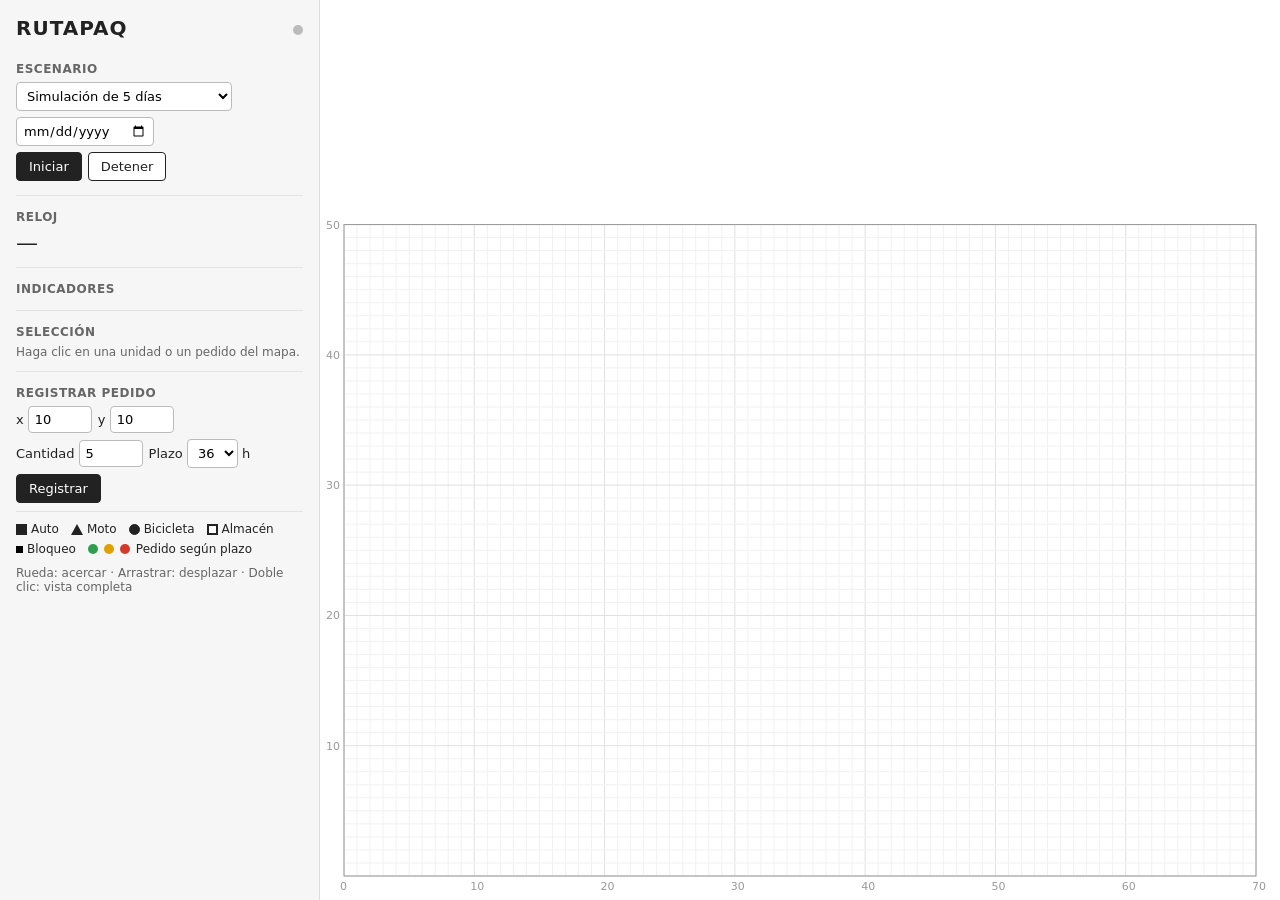
==== src/main/resources/web/index.html @ 8a2582e8 "Solución integrada semana 8: servidor, simulación y visualizador con rutapaq-planner (ALNS y GA)" ====
<!DOCTYPE html>
<html lang="es">
<head>
  <meta charset="utf-8">
  <meta name="viewport" content="width=device-width, initial-scale=1">
  <title>RUTAPAQ – Visualizador</title>
  <link rel="stylesheet" href="estilos.css">
</head>
<body>
<aside id="panel">
  <header>
    <h1>RUTAPAQ</h1>
    <span id="conexion" class="punto" title="Conexión con el servidor"></span>
  </header>

  <section>
    <h2>Escenario</h2>
    <div class="fila">
      <select id="escenario">
        <option value="SEMANAL">Simulación de 5 días</option>
        <option value="COLAPSO">Simulación hasta el colapso</option>
        <option value="DIA_A_DIA">Operación día a día</option>
      </select>
      <input id="fecha" type="date">
    </div>
    <div class="fila">
      <button id="iniciar">Iniciar</button>
      <button id="detener" class="secundario">Detener</button>
    </div>
    <p id="mensaje" class="nota"></p>
  </section>

  <section>
    <h2>Reloj</h2>
    <div id="reloj">—</div>
    <div id="detalleReloj" class="nota"></div>
  </section>

  <section>
    <h2>Indicadores</h2>
    <ul id="indicadores"></ul>
  </section>

  <section>
    <h2>Selección</h2>
    <div id="seleccion" class="nota">Haga clic en una unidad o un pedido del mapa.</div>
  </section>

  <section id="registro">
    <h2>Registrar pedido</h2>
    <div class="fila">
      <label>x <input id="px" type="number" min="0" max="70" value="10"></label>
      <label>y <input id="py" type="number" min="0" max="50" value="10"></label>
    </div>
    <div class="fila">
      <label>Cantidad <input id="pcant" type="number" min="1" value="5"></label>
      <label>Plazo
        <select id="pplazo"><option>4</option><option>8</option><option>12</option><option>18</option><option selected>36</option></select> h
      </label>
    </div>
    <button id="registrar">Registrar</button>
  </section>

  <section class="leyenda">
    <span><i class="g auto"></i>Auto</span>
    <span><i class="g moto"></i>Moto</span>
    <span><i class="g bici"></i>Bicicleta</span>
    <span><i class="g alm"></i>Almacén</span>
    <span><i class="g bloq"></i>Bloqueo</span>
    <span><i class="c VERDE"></i><i class="c AMBAR"></i><i class="c ROJO"></i>Pedido según plazo</span>
    <p class="nota">Rueda: acercar · Arrastrar: desplazar · Doble clic: vista completa</p>
  </section>
</aside>

<main>
  <canvas id="mapa"></canvas>
</main>

<script src="app.js"></script>
</body>
</html>
---- src/main/resources/web/estilos.css ----
* { box-sizing: border-box; }
html, body { margin: 0; height: 100%; font-family: system-ui, -apple-system, "Segoe UI", Roboto, sans-serif; color: #222; }
body { display: flex; }
#panel { width: 320px; min-width: 320px; height: 100%; overflow-y: auto; background: #f6f6f6; border-right: 1px solid #ddd; padding: 12px 16px; }
main { flex: 1; position: relative; }
#mapa { position: absolute; inset: 0; width: 100%; height: 100%; cursor: grab; background: #fff; }
header { display: flex; align-items: center; justify-content: space-between; }
h1 { font-size: 20px; margin: 4px 0 8px; letter-spacing: 1px; }
h2 { font-size: 12px; text-transform: uppercase; color: #666; margin: 14px 0 6px; letter-spacing: .5px; }
section { border-bottom: 1px solid #e3e3e3; padding-bottom: 8px; }
.fila { display: flex; gap: 6px; margin-bottom: 6px; align-items: center; flex-wrap: wrap; }
select, input, button { font: inherit; font-size: 13px; padding: 5px 6px; border: 1px solid #bbb; border-radius: 4px; background: #fff; }
input[type=number] { width: 64px; }
button { background: #222; color: #fff; border-color: #222; cursor: pointer; padding: 6px 12px; }
button.secundario { background: #fff; color: #222; }
button:disabled { opacity: .5; cursor: default; }
label { font-size: 13px; }
.nota { font-size: 12px; color: #666; margin: 4px 0; }
#reloj { font-size: 22px; font-variant-numeric: tabular-nums; }
#indicadores { list-style: none; padding: 0; margin: 0; }
#indicadores li { display: flex; align-items: center; gap: 8px; font-size: 13px; padding: 3px 0; }
#indicadores li b { margin-left: auto; font-weight: 600; font-variant-numeric: tabular-nums; }
.punto { width: 10px; height: 10px; border-radius: 50%; display: inline-block; background: #bbb; }
.punto.ok { background: #2e9e4f; }
.c { width: 10px; height: 10px; border-radius: 50%; display: inline-block; margin-right: 2px; }
.VERDE { background: #2e9e4f; } .AMBAR { background: #e0a100; } .ROJO { background: #d33a2c; } .NEUTRO { background: #c8c8c8; }
.leyenda { font-size: 12px; display: flex; flex-wrap: wrap; gap: 6px 12px; border-bottom: 0; padding-top: 10px; }
.leyenda span { display: flex; align-items: center; gap: 4px; }
.g { display: inline-block; width: 11px; height: 11px; border: 1.5px solid #222; }
.g.auto { background: #222; }
.g.moto { border: 0; width: 0; height: 0; border-left: 6px solid transparent; border-right: 6px solid transparent; border-bottom: 11px solid #222; }
.g.bici { border-radius: 50%; background: #222; }
.g.alm { background: #fff; border-width: 2.5px; }
.g.bloq { background: #000; width: 7px; height: 7px; border: 0; }
@media (max-width: 760px) {
  body { flex-direction: column; }
  #panel { width: 100%; min-width: 0; height: auto; max-height: 45%; }
  main { min-height: 55%; }
}
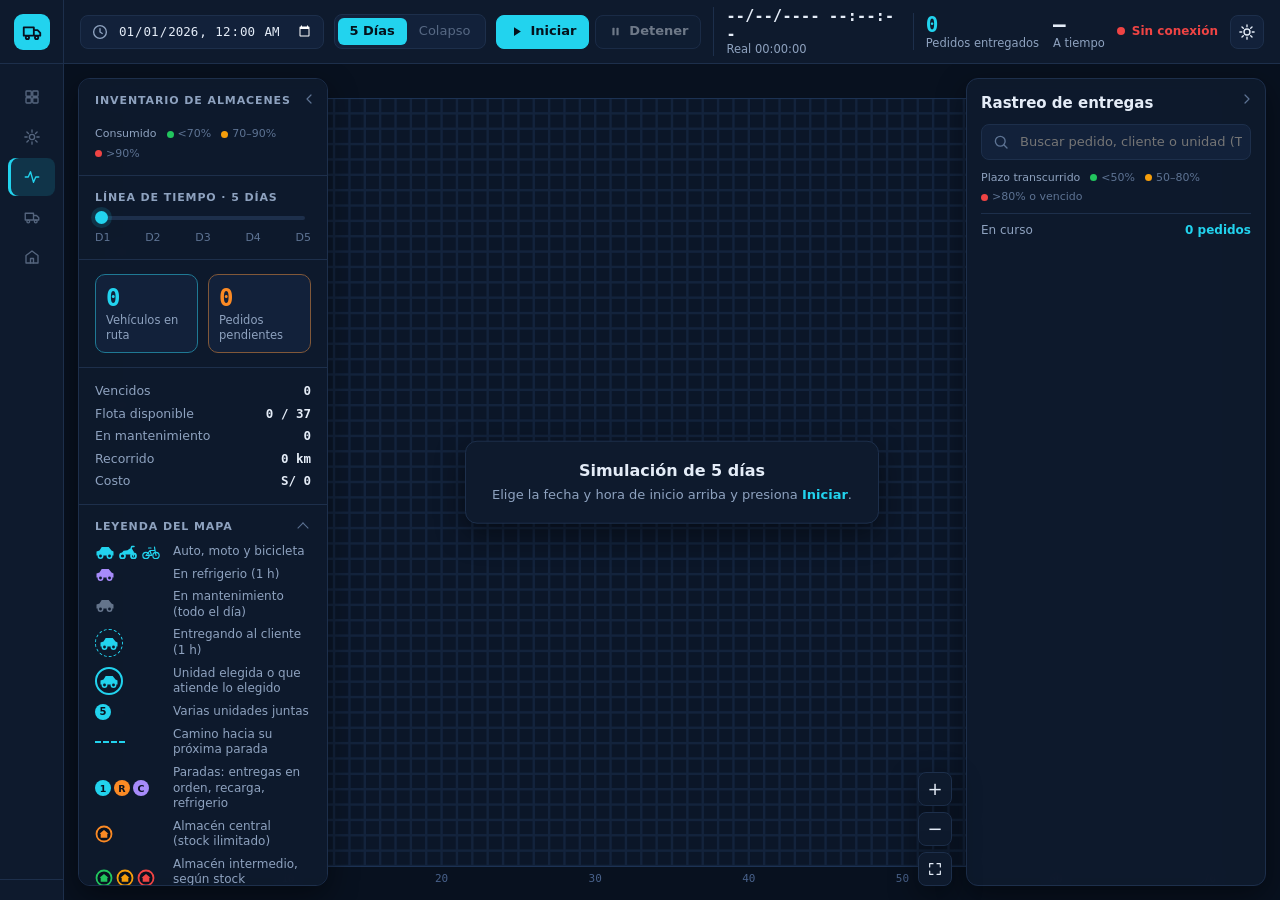
==== commit b4949ab4: "Solución integrada semana 10: datos oficiales, mantenimiento preventivo y nuevo visualizador Versión" ====
--- a/src/main/resources/web/index.html
+++ b/src/main/resources/web/index.html
@@ -1,80 +1,210 @@
 <!DOCTYPE html>
-<html lang="es">
+<html lang="es" data-theme="dark">
 <head>
   <meta charset="utf-8">
   <meta name="viewport" content="width=device-width, initial-scale=1">
-  <title>RUTAPAQ – Visualizador</title>
+  <title>RUTAPAQ – Simulador de rutas</title>
+  <link rel="icon" href="data:image/svg+xml,%3Csvg xmlns='http://www.w3.org/2000/svg' viewBox='0 0 32 32'%3E%3Crect width='32' height='32' rx='8' fill='%2322d3ee'/%3E%3Cpath d='M7 11h11v9H7zM18 14h4l3 3v3h-7z' fill='%230a1424'/%3E%3Ccircle cx='11' cy='22' r='2' fill='%230a1424'/%3E%3Ccircle cx='21' cy='22' r='2' fill='%230a1424'/%3E%3C/svg%3E">
   <link rel="stylesheet" href="estilos.css">
 </head>
 <body>
-<aside id="panel">
-  <header>
-    <h1>RUTAPAQ</h1>
-    <span id="conexion" class="punto" title="Conexión con el servidor"></span>
+<div class="app" id="app">
+
+  <!-- ============================== menú lateral -->
+  <aside class="menu" id="menu">
+    <div class="marca">
+      <span class="logo" aria-hidden="true">
+        <svg viewBox="0 0 24 24"><path d="M3 7h11v9H3zM14 10h4l3 3v3h-7z"/><circle cx="7" cy="18" r="1.8"/><circle cx="17" cy="18" r="1.8"/></svg>
+      </span>
+      <span class="marca-texto"><b>RUTAPAQ</b><small>Gestión de entregas</small></span>
+    </div>
+    <nav aria-label="Secciones">
+      <button class="nav-item" disabled title="Disponible en una próxima versión">
+        <svg viewBox="0 0 24 24"><rect x="4" y="4" width="7" height="7" rx="1"/><rect x="13" y="4" width="7" height="7" rx="1"/><rect x="4" y="13" width="7" height="7" rx="1"/><rect x="13" y="13" width="7" height="7" rx="1"/></svg>
+        <span>Dashboard</span>
+      </button>
+      <button class="nav-item" disabled title="Disponible en una próxima versión">
+        <svg viewBox="0 0 24 24"><circle cx="12" cy="12" r="3.5"/><path d="M12 2.5v3M12 18.5v3M2.5 12h3M18.5 12h3M5.2 5.2l2.1 2.1M16.7 16.7l2.1 2.1M5.2 18.8l2.1-2.1M16.7 7.3l2.1-2.1"/></svg>
+        <span>Tiempo real</span>
+      </button>
+      <button class="nav-item activo" aria-current="page">
+        <svg viewBox="0 0 24 24"><path d="M3 12h4l3-7 4 14 3-7h4"/></svg>
+        <span>Simulador de rutas</span>
+      </button>
+      <button class="nav-item" disabled title="Disponible en una próxima versión">
+        <svg viewBox="0 0 24 24"><path d="M3 7h11v9H3zM14 10h4l3 3v3h-7z"/><circle cx="7" cy="18" r="1.8"/><circle cx="17" cy="18" r="1.8"/></svg>
+        <span>Flota</span>
+      </button>
+      <button class="nav-item" disabled title="Disponible en una próxima versión">
+        <svg viewBox="0 0 24 24"><path d="M4 10l8-6 8 6v10H4z"/><path d="M10 20v-6h4v6"/></svg>
+        <span>Almacenes</span>
+      </button>
+    </nav>
+    <div class="menu-pie">
+      <button class="icono-btn" id="plegarMenu" aria-label="Plegar menú" title="Plegar menú">
+        <svg viewBox="0 0 24 24"><path d="M15 6l-6 6 6 6"/></svg>
+      </button>
+      <span class="version">v0.2 · 5 días</span>
+    </div>
+  </aside>
+
+  <!-- ============================== barra superior -->
+  <header class="barra">
+    <div class="grupo-control">
+      <label class="campo-fecha" title="Fecha y hora de inicio de la simulación">
+        <svg viewBox="0 0 24 24" aria-hidden="true"><circle cx="12" cy="12" r="8.5"/><path d="M12 7.5V12l3 2"/></svg>
+        <input id="fecha" type="datetime-local" step="60" aria-label="Fecha y hora de inicio">
+      </label>
+      <div class="segmentado" role="group" aria-label="Modo de simulación">
+        <button class="seg activo" id="modo5d" aria-pressed="true">5 Días</button>
+        <button class="seg" id="modoColapso" disabled title="La simulación hasta el colapso llega en la siguiente versión">Colapso</button>
+      </div>
+      <div class="controles">
+        <button class="btn primario" id="btnIniciar">
+          <svg viewBox="0 0 24 24" aria-hidden="true"><path d="M8 5l11 7-11 7z"/></svg><span>Iniciar</span>
+        </button>
+        <button class="btn" id="btnDetener" disabled>
+          <svg viewBox="0 0 24 24" aria-hidden="true"><rect x="7" y="6" width="3.5" height="12" rx="1"/><rect x="13.5" y="6" width="3.5" height="12" rx="1"/></svg><span>Detener</span>
+        </button>
+        <button class="btn" id="btnReanudar" hidden>
+          <svg viewBox="0 0 24 24" aria-hidden="true"><path d="M8 5l11 7-11 7z"/></svg><span>Reanudar</span>
+        </button>
+      </div>
+    </div>
+
+    <div class="tiempos" aria-live="off">
+      <div class="reloj" id="reloj">--/--/---- --:--:--</div>
+      <div class="sub-reloj"><span id="tReal">Real 00:00:00</span><span id="tHoy"></span></div>
+    </div>
+
+    <div class="kpis">
+      <div class="kpi"><b id="kEntregados" class="cian">0</b><span>Pedidos entregados</span></div>
+      <div class="kpi"><b id="kATiempo">—</b><span>A tiempo</span></div>
+    </div>
+
+    <div class="derecha">
+      <span class="estado" id="estado"><i></i><span>Sin simulación</span></span>
+      <button class="icono-btn" id="tema" aria-label="Cambiar a tema claro" title="Tema claro u oscuro">
+        <svg viewBox="0 0 24 24" class="sol"><circle cx="12" cy="12" r="4"/><path d="M12 2.5v2.5M12 19v2.5M2.5 12H5M19 12h2.5M5.3 5.3l1.8 1.8M16.9 16.9l1.8 1.8M5.3 18.7l1.8-1.8M16.9 7.1l1.8-1.8"/></svg>
+        <svg viewBox="0 0 24 24" class="luna"><path d="M20 14.5A8 8 0 019.5 4a8 8 0 1010.5 10.5z"/></svg>
+      </button>
+    </div>
   </header>
 
-  <section>
-    <h2>Escenario</h2>
-    <div class="fila">
-      <select id="escenario">
-        <option value="SEMANAL">Simulación de 5 días</option>
-        <option value="COLAPSO">Simulación hasta el colapso</option>
-        <option value="DIA_A_DIA">Operación día a día</option>
-      </select>
-      <input id="fecha" type="date">
-    </div>
-    <div class="fila">
-      <button id="iniciar">Iniciar</button>
-      <button id="detener" class="secundario">Detener</button>
-    </div>
-    <p id="mensaje" class="nota"></p>
-  </section>
-
-  <section>
-    <h2>Reloj</h2>
-    <div id="reloj">—</div>
-    <div id="detalleReloj" class="nota"></div>
-  </section>
-
-  <section>
-    <h2>Indicadores</h2>
-    <ul id="indicadores"></ul>
-  </section>
-
-  <section>
-    <h2>Selección</h2>
-    <div id="seleccion" class="nota">Haga clic en una unidad o un pedido del mapa.</div>
-  </section>
-
-  <section id="registro">
-    <h2>Registrar pedido</h2>
-    <div class="fila">
-      <label>x <input id="px" type="number" min="0" max="70" value="10"></label>
-      <label>y <input id="py" type="number" min="0" max="50" value="10"></label>
-    </div>
-    <div class="fila">
-      <label>Cantidad <input id="pcant" type="number" min="1" value="5"></label>
-      <label>Plazo
-        <select id="pplazo"><option>4</option><option>8</option><option>12</option><option>18</option><option selected>36</option></select> h
-      </label>
-    </div>
-    <button id="registrar">Registrar</button>
-  </section>
-
-  <section class="leyenda">
-    <span><i class="g auto"></i>Auto</span>
-    <span><i class="g moto"></i>Moto</span>
-    <span><i class="g bici"></i>Bicicleta</span>
-    <span><i class="g alm"></i>Almacén</span>
-    <span><i class="g bloq"></i>Bloqueo</span>
-    <span><i class="c VERDE"></i><i class="c AMBAR"></i><i class="c ROJO"></i>Pedido según plazo</span>
-    <p class="nota">Rueda: acercar · Arrastrar: desplazar · Doble clic: vista completa</p>
-  </section>
-</aside>
-
-<main>
-  <canvas id="mapa"></canvas>
-</main>
+  <!-- ============================== escenario: mapa y paneles -->
+  <main class="escena" id="escena">
+    <canvas id="mapa" aria-label="Mapa de la ciudad con almacenes, unidades, pedidos y bloqueos"></canvas>
+    <div class="tooltip" id="tooltip" role="tooltip" hidden></div>
+
+    <div class="aviso-vacio" id="avisoVacio">
+      <b>Simulación de 5 días</b>
+      <span>Elige la fecha y hora de inicio arriba y presiona <em>Iniciar</em>.</span>
+    </div>
+
+    <!-- panel izquierdo: indicadores -->
+    <section class="panel izq" id="panelIzq" aria-label="Indicadores">
+      <button class="plegar" data-panel="panelIzq" aria-label="Ocultar indicadores" title="Ocultar panel">
+        <svg viewBox="0 0 24 24"><path d="M15 6l-6 6 6 6"/></svg>
+      </button>
+      <div class="bloque">
+        <h3>Inventario de almacenes</h3>
+        <ul class="almacenes" id="listaAlmacenes"></ul>
+        <div class="leyenda-mini"><span class="nota">Consumido</span><span><i class="p VERDE"></i>&lt;70%</span><span><i class="p AMBAR"></i>70–90%</span><span><i class="p ROJO"></i>&gt;90%</span></div>
+      </div>
+      <div class="bloque">
+        <h3>Línea de tiempo · 5 días</h3>
+        <div class="linea-tiempo" id="lineaTiempo">
+          <div class="pista"><div class="avance" id="ltAvance"></div><div class="punto" id="ltPunto"></div></div>
+          <div class="dias"><span>D1</span><span>D2</span><span>D3</span><span>D4</span><span>D5</span></div>
+        </div>
+      </div>
+      <div class="bloque fichas">
+        <div class="ficha cian-borde"><b id="fEnRuta">0</b><span>Vehículos en ruta</span></div>
+        <div class="ficha naranja-borde"><b id="fPendientes">0</b><span>Pedidos pendientes</span></div>
+      </div>
+      <div class="bloque datos">
+        <div><span>Vencidos</span><b id="dVencidos">0</b></div>
+        <div><span>Flota disponible</span><b id="dFlota">0 / 37</b></div>
+        <div><span>En mantenimiento</span><b id="dMant">0</b></div>
+        <div><span>Recorrido</span><b id="dKm">0 km</b></div>
+        <div><span>Costo</span><b id="dCosto">S/ 0</b></div>
+      </div>
+      <details class="bloque leyenda" open>
+        <summary><h3>Leyenda del mapa</h3></summary>
+        <ul class="ley">
+          <li><span class="sim cian"><svg class="ico-u" viewBox="-10 -8 20 14"><path d="M-8.5 2.5v-4l3-1 2.2-3.5h7l2.8 3.5 2 1v4z" fill="currentColor" stroke="none"/><circle cx="-4.5" cy="3" r="2.2" fill="var(--superficie)" stroke="currentColor" stroke-width="1.5"/><circle cx="4.5" cy="3" r="2.2" fill="var(--superficie)" stroke="currentColor" stroke-width="1.5"/></svg><svg class="ico-u" viewBox="-10 -8 20 14"><circle cx="-5.5" cy="3" r="2.5" fill="none" stroke="currentColor" stroke-width="1.8"/><circle cx="5.5" cy="3" r="2.5" fill="none" stroke="currentColor" stroke-width="1.8"/><path d="M-6.5 .5l2-2.7 4-.6 2-1.4h2.5L6-.8 4 1.6h-6z" fill="currentColor" stroke="none"/><path d="M4.6-1l.9 4M3-4.2l.8-2.4H6" fill="none" stroke="currentColor" stroke-width="1.5"/></svg><svg class="ico-u" viewBox="-10 -8 20 14"><circle cx="-5" cy="2.5" r="3.2" fill="none" stroke="currentColor" stroke-width="1.2"/><circle cx="5" cy="2.5" r="3.2" fill="none" stroke="currentColor" stroke-width="1.2"/><path d="M-5 2.5l4-5h5l1 5M-1-2.5l1.5 5h-5.5M-2.5-5H0M4-2.5l-.5-3.5" fill="none" stroke="currentColor" stroke-width="1.2"/></svg></span><span>Auto, moto y bicicleta</span></li>
+          <li><span class="sim violeta"><svg class="ico-u" viewBox="-10 -8 20 14"><path d="M-8.5 2.5v-4l3-1 2.2-3.5h7l2.8 3.5 2 1v4z" fill="currentColor" stroke="none"/><circle cx="-4.5" cy="3" r="2.2" fill="var(--superficie)" stroke="currentColor" stroke-width="1.5"/><circle cx="4.5" cy="3" r="2.2" fill="var(--superficie)" stroke="currentColor" stroke-width="1.5"/></svg></span><span>En refrigerio (1 h)</span></li>
+          <li><span class="sim gris"><svg class="ico-u" viewBox="-10 -8 20 14"><path d="M-8.5 2.5v-4l3-1 2.2-3.5h7l2.8 3.5 2 1v4z" fill="currentColor" stroke="none"/><circle cx="-4.5" cy="3" r="2.2" fill="var(--superficie)" stroke="currentColor" stroke-width="1.5"/><circle cx="4.5" cy="3" r="2.2" fill="var(--superficie)" stroke="currentColor" stroke-width="1.5"/></svg></span><span>En mantenimiento (todo el día)</span></li>
+          <li><span class="sim cian anillo"><svg class="ico-u" viewBox="-10 -8 20 14"><path d="M-8.5 2.5v-4l3-1 2.2-3.5h7l2.8 3.5 2 1v4z" fill="currentColor" stroke="none"/><circle cx="-4.5" cy="3" r="2.2" fill="var(--superficie)" stroke="currentColor" stroke-width="1.5"/><circle cx="4.5" cy="3" r="2.2" fill="var(--superficie)" stroke="currentColor" stroke-width="1.5"/></svg></span><span>Entregando al cliente (1 h)</span></li>
+          <li><span class="sim cian anillo-grueso"><svg class="ico-u" viewBox="-10 -8 20 14"><path d="M-8.5 2.5v-4l3-1 2.2-3.5h7l2.8 3.5 2 1v4z" fill="currentColor" stroke="none"/><circle cx="-4.5" cy="3" r="2.2" fill="var(--superficie)" stroke="currentColor" stroke-width="1.5"/><circle cx="4.5" cy="3" r="2.2" fill="var(--superficie)" stroke="currentColor" stroke-width="1.5"/></svg></span><span>Unidad elegida o que atiende lo elegido</span></li>
+          <li><span class="sim"><i class="insignia">5</i></span><span>Varias unidades juntas</span></li>
+          <li><span class="sim"><i class="linea-ruta"></i></span><span>Camino hacia su próxima parada</span></li>
+          <li><span class="sim"><i class="parada">1</i><i class="parada naranja">R</i><i class="parada violeta">C</i></span><span>Paradas: entregas en orden, recarga, refrigerio</span></li>
+          <li><span class="sim naranja"><svg viewBox="0 0 24 24" class="ico-casa"><circle cx="12" cy="12" r="10" fill="var(--fondo)" stroke="currentColor" stroke-width="2.4"/><path d="M12 6.5l6 5.2h-1.6V17H7.6v-5.3H6z" fill="currentColor" stroke="none"/></svg></span><span>Almacén central (stock ilimitado)</span></li>
+          <li><span class="sim"><span class="t-VERDE"><svg viewBox="0 0 24 24" class="ico-casa"><circle cx="12" cy="12" r="10" fill="var(--fondo)" stroke="currentColor" stroke-width="2.4"/><path d="M12 6.5l6 5.2h-1.6V17H7.6v-5.3H6z" fill="currentColor" stroke="none"/></svg></span><span class="t-AMBAR"><svg viewBox="0 0 24 24" class="ico-casa"><circle cx="12" cy="12" r="10" fill="var(--fondo)" stroke="currentColor" stroke-width="2.4"/><path d="M12 6.5l6 5.2h-1.6V17H7.6v-5.3H6z" fill="currentColor" stroke="none"/></svg></span><span class="t-ROJO"><svg viewBox="0 0 24 24" class="ico-casa"><circle cx="12" cy="12" r="10" fill="var(--fondo)" stroke="currentColor" stroke-width="2.4"/><path d="M12 6.5l6 5.2h-1.6V17H7.6v-5.3H6z" fill="currentColor" stroke="none"/></svg></span></span><span>Almacén intermedio, según stock consumido</span></li>
+          <li><span class="sim"><i class="p VERDE"></i><i class="p AMBAR"></i><i class="p ROJO"></i></span><span>Pedido, según plazo transcurrido</span></li>
+          <li><span class="sim"><i class="p ROJO vencido"></i></span><span>Pedido vencido</span></li>
+          <li><span class="sim"><i class="linea-bloqueo"></i></span><span>Calle bloqueada</span></li>
+        </ul>
+      </details>
+    </section>
+    <button class="reabrir izq" data-panel="panelIzq" hidden aria-label="Mostrar indicadores">Indicadores</button>
+
+    <!-- panel derecho: rastreo de entregas -->
+    <section class="panel der" id="panelDer" aria-label="Rastreo de entregas">
+      <button class="plegar" data-panel="panelDer" aria-label="Ocultar rastreo" title="Ocultar panel">
+        <svg viewBox="0 0 24 24"><path d="M9 6l6 6-6 6"/></svg>
+      </button>
+      <h2>Rastreo de entregas</h2>
+      <div class="buscador">
+        <svg viewBox="0 0 24 24" aria-hidden="true"><circle cx="11" cy="11" r="6.5"/><path d="M16 16l4 4"/></svg>
+        <input id="buscar" type="search" placeholder="Buscar pedido, cliente o unidad (TA03)" aria-label="Buscar pedido, cliente o unidad">
+        <button class="limpiar" id="limpiarBuscar" hidden aria-label="Quitar el filtro" title="Quitar el filtro">×</button>
+      </div>
+      <div class="leyenda-mini leyenda-pedidos"><span class="nota">Plazo transcurrido</span><span><i class="p VERDE"></i>&lt;50%</span><span><i class="p AMBAR"></i>50–80%</span><span><i class="p ROJO"></i>&gt;80% o vencido</span></div>
+      <div class="cabecera-lista"><span id="etiquetaLista">En curso</span><b id="cuentaPedidos">0 pedidos</b></div>
+      <ul class="pedidos" id="listaPedidos"></ul>
+    </section>
+    <button class="reabrir der" data-panel="panelDer" hidden aria-label="Mostrar rastreo">Rastreo</button>
+
+    <!-- detalle del elemento seleccionado -->
+    <section class="detalle" id="detalle" hidden aria-live="polite">
+      <button class="cerrar" id="cerrarDetalle" aria-label="Cerrar detalle">×</button>
+      <div id="detalleCuerpo"></div>
+    </section>
+
+    <div class="zoom">
+      <button class="icono-btn" id="zoomMas" aria-label="Acercar">+</button>
+      <button class="icono-btn" id="zoomMenos" aria-label="Alejar">−</button>
+      <button class="icono-btn" id="zoomReset" aria-label="Ver toda la ciudad" title="Ver toda la ciudad">
+        <svg viewBox="0 0 24 24"><path d="M4 9V4h5M20 9V4h-5M4 15v5h5M20 15v5h-5"/></svg>
+      </button>
+    </div>
+
+    <div class="avisos" id="avisos" aria-live="polite"></div>
+  </main>
+</div>
+
+<!-- resumen al terminar los 5 días -->
+<dialog class="modal" id="modalFin" aria-labelledby="finTitulo">
+  <h2 id="finTitulo">Simulación de 5 días terminada</h2>
+  <p id="finPeriodo" class="nota"></p>
+  <div class="fin-grid" id="finGrid"></div>
+  <div class="modal-acciones">
+    <button class="btn" id="finCerrar">Ver el mapa</button>
+    <button class="btn primario" id="finNueva">Nueva simulación</button>
+  </div>
+</dialog>
+
+<!-- confirmación para reemplazar una simulación en curso -->
+<dialog class="modal" id="modalConfirmar" aria-labelledby="confTitulo">
+  <h2 id="confTitulo">¿Iniciar una nueva simulación?</h2>
+  <p>La simulación actual se descarta y no se podrá reanudar.</p>
+  <div class="modal-acciones">
+    <button class="btn" id="confNo">Cancelar</button>
+    <button class="btn primario" id="confSi">Iniciar nueva</button>
+  </div>
+</dialog>
 
 <script src="app.js"></script>
 </body>
--- a/src/main/resources/web/estilos.css
+++ b/src/main/resources/web/estilos.css
@@ -1,39 +1,392 @@
+/* RUTAPAQ v02 – Simulador de rutas. Sin dependencias externas: funciona sin internet en el laboratorio. */
+
+:root, [data-theme="dark"] {
+  --fondo: #08111f;
+  --superficie: #0e1a2d;
+  --superficie-2: #12213a;
+  --borde: #1d2f4b;
+  --borde-fuerte: #2a4166;
+  --texto: #e4ecf7;
+  --texto-2: #8ea2bf;
+  --texto-3: #5d7393;
+  --cian: #22d3ee;
+  --cian-suave: rgba(34, 211, 238, .14);
+  --naranja: #fb8a24;
+  --verde: #22c55e;
+  --ambar: #f59e0b;
+  --rojo: #ef4444;
+  --violeta: #a78bfa;
+  --gris: #64748b;
+  /* mapa */
+  --mapa-calle: #13233c;
+  --mapa-manzana: #0b1628;
+  --mapa-eje: #1c3253;
+  --mapa-texto: #48618a;
+  --sombra: 0 10px 30px rgba(0, 0, 0, .45);
+  color-scheme: dark;
+}
+
+[data-theme="light"] {
+  --fondo: #eef2f8;
+  --superficie: #ffffff;
+  --superficie-2: #f4f7fb;
+  --borde: #d8e1ee;
+  --borde-fuerte: #b9c8dd;
+  --texto: #0f1b2e;
+  --texto-2: #4f6380;
+  --texto-3: #7f90a8;
+  --cian: #0891b2;
+  --cian-suave: rgba(8, 145, 178, .12);
+  --naranja: #ea6c0a;
+  --verde: #16a34a;
+  --ambar: #d97706;
+  --rojo: #dc2626;
+  --violeta: #7c3aed;
+  --gris: #64748b;
+  --mapa-calle: #f7f9fc;
+  --mapa-manzana: #e3e9f2;
+  --mapa-eje: #c8d4e4;
+  --mapa-texto: #8195b1;
+  --sombra: 0 10px 28px rgba(22, 40, 70, .14);
+  color-scheme: light;
+}
+
 * { box-sizing: border-box; }
-html, body { margin: 0; height: 100%; font-family: system-ui, -apple-system, "Segoe UI", Roboto, sans-serif; color: #222; }
-body { display: flex; }
-#panel { width: 320px; min-width: 320px; height: 100%; overflow-y: auto; background: #f6f6f6; border-right: 1px solid #ddd; padding: 12px 16px; }
-main { flex: 1; position: relative; }
-#mapa { position: absolute; inset: 0; width: 100%; height: 100%; cursor: grab; background: #fff; }
-header { display: flex; align-items: center; justify-content: space-between; }
-h1 { font-size: 20px; margin: 4px 0 8px; letter-spacing: 1px; }
-h2 { font-size: 12px; text-transform: uppercase; color: #666; margin: 14px 0 6px; letter-spacing: .5px; }
-section { border-bottom: 1px solid #e3e3e3; padding-bottom: 8px; }
-.fila { display: flex; gap: 6px; margin-bottom: 6px; align-items: center; flex-wrap: wrap; }
-select, input, button { font: inherit; font-size: 13px; padding: 5px 6px; border: 1px solid #bbb; border-radius: 4px; background: #fff; }
-input[type=number] { width: 64px; }
-button { background: #222; color: #fff; border-color: #222; cursor: pointer; padding: 6px 12px; }
-button.secundario { background: #fff; color: #222; }
-button:disabled { opacity: .5; cursor: default; }
-label { font-size: 13px; }
-.nota { font-size: 12px; color: #666; margin: 4px 0; }
-#reloj { font-size: 22px; font-variant-numeric: tabular-nums; }
-#indicadores { list-style: none; padding: 0; margin: 0; }
-#indicadores li { display: flex; align-items: center; gap: 8px; font-size: 13px; padding: 3px 0; }
-#indicadores li b { margin-left: auto; font-weight: 600; font-variant-numeric: tabular-nums; }
-.punto { width: 10px; height: 10px; border-radius: 50%; display: inline-block; background: #bbb; }
-.punto.ok { background: #2e9e4f; }
-.c { width: 10px; height: 10px; border-radius: 50%; display: inline-block; margin-right: 2px; }
-.VERDE { background: #2e9e4f; } .AMBAR { background: #e0a100; } .ROJO { background: #d33a2c; } .NEUTRO { background: #c8c8c8; }
-.leyenda { font-size: 12px; display: flex; flex-wrap: wrap; gap: 6px 12px; border-bottom: 0; padding-top: 10px; }
-.leyenda span { display: flex; align-items: center; gap: 4px; }
-.g { display: inline-block; width: 11px; height: 11px; border: 1.5px solid #222; }
-.g.auto { background: #222; }
-.g.moto { border: 0; width: 0; height: 0; border-left: 6px solid transparent; border-right: 6px solid transparent; border-bottom: 11px solid #222; }
-.g.bici { border-radius: 50%; background: #222; }
-.g.alm { background: #fff; border-width: 2.5px; }
-.g.bloq { background: #000; width: 7px; height: 7px; border: 0; }
+[hidden] { display: none !important; }
+html, body { margin: 0; height: 100%; }
+body {
+  background: var(--fondo);
+  color: var(--texto);
+  font: 14px/1.4 "Segoe UI", system-ui, -apple-system, Roboto, "Helvetica Neue", Arial, sans-serif;
+  overflow: hidden;
+}
+button, input { font: inherit; color: inherit; }
+svg { width: 18px; height: 18px; fill: none; stroke: currentColor; stroke-width: 1.8; stroke-linecap: round; stroke-linejoin: round; flex: none; }
+.num, .reloj, .kpi b, .ficha b, .datos b, .almacenes .pct { font-family: "Cascadia Mono", "Consolas", ui-monospace, "SF Mono", Menlo, monospace; font-variant-numeric: tabular-nums; }
+:focus-visible { outline: 2px solid var(--cian); outline-offset: 2px; }
+
+/* ------------------------------------------------------------------ estructura */
+.app {
+  display: grid;
+  grid-template-columns: 210px 1fr;
+  grid-template-rows: 64px 1fr;
+  grid-template-areas: "menu barra" "menu escena";
+  height: 100vh;
+}
+.app.menu-plegado { grid-template-columns: 64px 1fr; }
+
+/* ------------------------------------------------------------------ menú lateral */
+.menu {
+  grid-area: menu;
+  display: flex; flex-direction: column;
+  background: var(--superficie);
+  border-right: 1px solid var(--borde);
+  min-width: 0;
+}
+.marca { display: flex; align-items: center; gap: 10px; height: 64px; padding: 0 14px; border-bottom: 1px solid var(--borde); }
+.logo { width: 36px; height: 36px; border-radius: 9px; background: var(--cian); color: var(--fondo); display: grid; place-items: center; flex: none; }
+.logo svg { width: 22px; height: 22px; stroke-width: 2; }
+.marca-texto { display: flex; flex-direction: column; line-height: 1.15; white-space: nowrap; overflow: hidden; }
+.marca-texto b { font-size: 16px; letter-spacing: .5px; }
+.marca-texto small { color: var(--cian); font-size: 11.5px; }
+nav { display: flex; flex-direction: column; gap: 2px; padding: 14px 8px; }
+.nav-item {
+  display: flex; align-items: center; gap: 12px;
+  border: 0; background: none; text-align: left;
+  padding: 9px 12px; border-radius: 8px; color: var(--texto-2); cursor: pointer; white-space: nowrap;
+}
+.nav-item:hover:not(:disabled) { background: var(--superficie-2); color: var(--texto); }
+.nav-item:disabled { cursor: default; opacity: .55; }
+.nav-item.activo { background: var(--cian-suave); color: var(--texto); box-shadow: inset 3px 0 0 var(--cian); }
+.nav-item.activo svg { color: var(--cian); }
+.menu-pie { margin-top: auto; display: flex; align-items: center; gap: 8px; padding: 10px 12px; border-top: 1px solid var(--borde); }
+.version { color: var(--texto-3); font-size: 11.5px; white-space: nowrap; }
+.menu-plegado .marca-texto, .menu-plegado .nav-item span, .menu-plegado .version { display: none; }
+.menu-plegado .nav-item { justify-content: center; padding: 10px 0; }
+.menu-plegado #plegarMenu svg { transform: rotate(180deg); }
+
+/* ------------------------------------------------------------------ barra superior */
+.barra {
+  grid-area: barra;
+  display: flex; align-items: center; gap: 18px;
+  padding: 0 16px;
+  background: var(--superficie);
+  border-bottom: 1px solid var(--borde);
+  min-width: 0;
+}
+.grupo-control { display: flex; align-items: center; gap: 10px; }
+.campo-fecha {
+  display: flex; align-items: center; gap: 8px;
+  padding: 0 10px; height: 34px;
+  border: 1px solid var(--borde); border-radius: 8px; background: var(--superficie-2); color: var(--texto-2);
+}
+.campo-fecha input { border: 0; background: none; outline: none; font-family: "Cascadia Mono", Consolas, ui-monospace, monospace; font-size: 12.5px; color: var(--texto); }
+.campo-fecha input:disabled { opacity: .6; }
+.segmentado { display: flex; padding: 3px; border: 1px solid var(--borde); border-radius: 8px; background: var(--superficie-2); }
+.seg { border: 0; background: none; padding: 4px 12px; white-space: nowrap; border-radius: 6px; color: var(--texto-2); cursor: pointer; font-size: 13px; }
+.seg.activo { background: var(--cian); color: #04121c; font-weight: 600; }
+.seg:disabled { cursor: not-allowed; opacity: .55; }
+.controles { display: flex; gap: 6px; }
+.btn {
+  display: inline-flex; align-items: center; gap: 6px;
+  height: 34px; padding: 0 12px;
+  border: 1px solid var(--borde-fuerte); border-radius: 8px; white-space: nowrap;
+  background: var(--superficie-2); cursor: pointer; font-size: 13px; font-weight: 600;
+}
+.btn svg { width: 15px; height: 15px; fill: currentColor; stroke: none; }
+.btn:hover:not(:disabled) { border-color: var(--cian); }
+.btn:disabled { opacity: .45; cursor: default; }
+.btn.primario { background: var(--cian); border-color: var(--cian); color: #04121c; }
+.btn.primario:hover:not(:disabled) { filter: brightness(1.08); }
+
+.tiempos { display: flex; flex-direction: column; line-height: 1.2; padding-left: 18px; border-left: 1px solid var(--borde); }
+.reloj { font-size: 15px; font-weight: 600; letter-spacing: .3px; }
+.sub-reloj { display: flex; gap: 12px; color: var(--texto-2); font-size: 11.5px; white-space: nowrap; }
+.sub-reloj span:empty { display: none; }
+.kpis { display: flex; gap: 22px; padding-left: 18px; border-left: 1px solid var(--borde); }
+.kpi { display: flex; flex-direction: column; line-height: 1.15; }
+.kpi b { font-size: 21px; font-weight: 600; }
+.kpi span { color: var(--texto-2); font-size: 11.5px; white-space: nowrap; }
+.cian { color: var(--cian); }
+.derecha { margin-left: auto; display: flex; align-items: center; gap: 12px; }
+.estado { display: inline-flex; align-items: center; gap: 7px; font-size: 12px; font-weight: 600; color: var(--texto-2); white-space: nowrap; }
+.estado i { width: 8px; height: 8px; border-radius: 50%; background: var(--texto-3); }
+.estado.EJECUTANDO { color: var(--verde); } .estado.EJECUTANDO i { background: var(--verde); animation: latido 1.4s ease-in-out infinite; }
+.estado.PAUSADA { color: var(--ambar); } .estado.PAUSADA i { background: var(--ambar); }
+.estado.TERMINADA { color: var(--cian); } .estado.TERMINADA i { background: var(--cian); }
+.estado.desconectado { color: var(--rojo); } .estado.desconectado i { background: var(--rojo); }
+@keyframes latido { 50% { box-shadow: 0 0 0 5px rgba(34, 197, 94, 0); opacity: .45; } }
+.icono-btn {
+  width: 34px; height: 34px; display: grid; place-items: center;
+  border: 1px solid var(--borde); border-radius: 8px; background: var(--superficie-2); cursor: pointer; font-size: 18px; line-height: 1;
+}
+.icono-btn:hover { border-color: var(--cian); }
+#tema .luna { display: none; }
+[data-theme="light"] #tema .sol { display: none; }
+[data-theme="light"] #tema .luna { display: block; }
+
+/* ------------------------------------------------------------------ escena (mapa + paneles flotantes) */
+.escena { grid-area: escena; position: relative; overflow: hidden; min-width: 0; }
+#mapa { position: absolute; inset: 0; width: 100%; height: 100%; display: block; cursor: grab; }
+#mapa.arrastrando { cursor: grabbing; }
+
+.panel {
+  position: absolute; top: 14px;
+  background: color-mix(in srgb, var(--superficie) 94%, transparent);
+  border: 1px solid var(--borde); border-radius: 12px;
+  box-shadow: var(--sombra);
+  backdrop-filter: blur(6px);
+}
+.panel.izq { left: 14px; width: 250px; max-height: calc(100% - 28px); overflow-y: auto; }
+.panel.der { right: 14px; width: 300px; bottom: 14px; display: flex; flex-direction: column; padding: 14px 14px 0; }
+.panel h2 { margin: 0 28px 10px 0; font-size: 15px; font-weight: 650; }
+.panel h3 { margin: 0 0 8px; font-size: 11px; font-weight: 650; letter-spacing: .9px; text-transform: uppercase; color: var(--texto-2); }
+.plegar { position: absolute; top: 8px; right: 8px; width: 24px; height: 24px; border: 0; background: none; color: var(--texto-3); cursor: pointer; border-radius: 6px; display: grid; place-items: center; }
+.plegar:hover { color: var(--texto); background: var(--superficie-2); }
+.plegar svg { width: 16px; height: 16px; }
+.reabrir {
+  position: absolute; top: 14px; padding: 6px 12px; border: 1px solid var(--borde); border-radius: 8px;
+  background: var(--superficie); box-shadow: var(--sombra); cursor: pointer; font-size: 12.5px; font-weight: 600;
+}
+.reabrir.izq { left: 14px; } .reabrir.der { right: 14px; }
+
+.bloque { padding: 14px 16px; border-bottom: 1px solid var(--borde); }
+.bloque:last-child { border-bottom: 0; }
+.almacenes { list-style: none; margin: 0; padding: 0; display: flex; flex-direction: column; gap: 7px; }
+.almacenes li { display: grid; grid-template-columns: 10px 1fr auto auto; align-items: center; gap: 8px; font-size: 13px; cursor: pointer; border-radius: 6px; padding: 2px 4px; margin: 0 -4px; }
+.almacenes li:hover { background: var(--superficie-2); }
+.almacenes .stock { color: var(--texto-2); font-size: 11.5px; }
+.almacenes .pct { font-size: 12.5px; font-weight: 600; }
+.p { display: inline-block; width: 9px; height: 9px; border-radius: 50%; background: var(--texto-3); flex: none; }
+.p.VERDE { background: var(--verde); } .p.AMBAR { background: var(--ambar); } .p.ROJO { background: var(--rojo); } .p.CENTRAL { background: var(--naranja); }
+.t-VERDE { color: var(--verde); } .t-AMBAR { color: var(--ambar); } .t-ROJO { color: var(--rojo); } .t-NEUTRO { color: var(--texto); }
+.leyenda-mini { display: flex; flex-wrap: wrap; gap: 4px 10px; margin-top: 10px; color: var(--texto-3); font-size: 11px; align-items: center; }
+.leyenda-mini span { display: inline-flex; align-items: center; gap: 4px; white-space: nowrap; }
+.leyenda-mini .p { width: 7px; height: 7px; }
+.leyenda-mini .nota { color: var(--texto-2); font-size: 11px; }
+
+.linea-tiempo .pista { position: relative; height: 4px; border-radius: 2px; background: var(--borde); margin: 10px 6px 0; }
+.linea-tiempo .avance { position: absolute; left: 0; top: 0; bottom: 0; width: 0; border-radius: 2px; background: var(--cian); }
+.linea-tiempo .punto { position: absolute; top: 50%; left: 0; width: 13px; height: 13px; margin: -6.5px 0 0 -6.5px; border-radius: 50%; background: var(--cian); box-shadow: 0 0 0 4px var(--cian-suave); }
+.linea-tiempo .dias { display: flex; justify-content: space-between; margin-top: 10px; color: var(--texto-3); font-size: 11px; }
+.linea-tiempo .dias span.hoy { color: var(--cian); font-weight: 700; }
+
+.fichas { display: grid; grid-template-columns: 1fr 1fr; gap: 10px; }
+.ficha { border: 1px solid var(--borde); border-radius: 10px; padding: 10px; background: var(--superficie-2); display: flex; flex-direction: column; gap: 2px; }
+.ficha b { font-size: 24px; line-height: 1.1; font-weight: 600; }
+.ficha span { color: var(--texto-2); font-size: 11.5px; line-height: 1.25; }
+.cian-borde { border-color: color-mix(in srgb, var(--cian) 45%, var(--borde)); } .cian-borde b { color: var(--cian); }
+.naranja-borde { border-color: color-mix(in srgb, var(--naranja) 45%, var(--borde)); } .naranja-borde b { color: var(--naranja); }
+.datos { display: flex; flex-direction: column; gap: 5px; font-size: 12.5px; }
+.datos div { display: flex; justify-content: space-between; gap: 10px; }
+.datos span { color: var(--texto-2); }
+.datos b { font-weight: 600; font-size: 12.5px; }
+
+.buscador { display: flex; align-items: center; gap: 8px; height: 36px; padding: 0 6px 0 10px; border: 1px solid var(--borde); border-radius: 8px; background: var(--superficie-2); color: var(--texto-3); }
+.buscador:focus-within { border-color: var(--cian); }
+.buscador input { border: 0; outline: none; background: none; width: 100%; font-size: 13px; }
+.buscador input::-webkit-search-cancel-button { display: none; }
+.buscador .limpiar { flex: none; width: 24px; height: 24px; border: 0; border-radius: 6px; background: var(--borde); color: var(--texto); cursor: pointer; font-size: 16px; line-height: 1; display: grid; place-items: center; }
+.buscador .limpiar:hover { background: var(--cian); color: #04121c; }
+.leyenda-pedidos { margin: 10px 0 8px; }
+.cabecera-lista { display: flex; justify-content: space-between; padding: 8px 0; border-top: 1px solid var(--borde); color: var(--texto-2); font-size: 12px; }
+.cabecera-lista b { color: var(--cian); font-weight: 600; }
+.pedidos { list-style: none; margin: 0 -14px; padding: 0 14px 14px; overflow-y: auto; flex: 1; display: flex; flex-direction: column; gap: 8px; }
+.pedido {
+  border: 1px solid var(--borde); border-radius: 10px; padding: 9px 11px; background: var(--superficie-2); cursor: pointer;
+  display: grid; grid-template-columns: 1fr auto; gap: 2px 8px;
+}
+.pedido:hover { border-color: var(--borde-fuerte); }
+.pedido.sel { border-color: var(--cian); box-shadow: 0 0 0 1px var(--cian) inset; }
+.pedido .cod { font-weight: 650; font-size: 13px; }
+.pedido .plazo { justify-self: end; font-size: 11px; font-weight: 700; padding: 1px 7px; border-radius: 5px; border: 1px solid; }
+.plazo.h4 { color: var(--rojo); } .plazo.h8 { color: var(--naranja); } .plazo.h12 { color: var(--ambar); } .plazo.h18 { color: var(--cian); } .plazo.h36 { color: var(--violeta); }
+.pedido .cli { grid-column: 1 / -1; color: var(--texto-2); font-size: 11.5px; }
+.pedido .uni { grid-column: 1 / -1; display: flex; gap: 4px; flex-wrap: wrap; font-size: 10.5px; }
+.pedido .uni .u { display: inline-flex; align-items: center; gap: 4px; padding: 1px 6px 1px 4px; border: 1px solid transparent; border-radius: 5px; background: var(--cian-suave); color: var(--cian); font: 600 11px "Cascadia Mono", Consolas, ui-monospace, monospace; cursor: pointer; }
+.pedido .uni .u:hover { border-color: var(--cian); }
+.ico-u { width: 20px; height: 14px; flex: none; }
+.pedido .uni .ico-u { width: 18px; height: 12px; }
+.pedido .uni em { color: var(--texto-3); font-style: normal; }
+.pedido .barra-av { grid-column: 1 / -1; display: grid; grid-template-columns: 1fr auto; align-items: center; gap: 8px; margin-top: 4px; }
+.barra-av .riel { height: 4px; border-radius: 2px; background: var(--borde); overflow: hidden; }
+.barra-av .lleno { height: 100%; border-radius: 2px; background: var(--verde); }
+.barra-av .lleno.AMBAR { background: var(--ambar); } .barra-av .lleno.ROJO { background: var(--rojo); }
+.barra-av small { font-size: 11px; color: var(--texto-2); font-family: "Cascadia Mono", Consolas, ui-monospace, monospace; }
+.mas { color: var(--texto-3); font-size: 12px; text-align: center; padding: 4px 0; }
+.lista-vacia { color: var(--texto-3); font-size: 12.5px; padding: 18px 4px; text-align: center; }
+
+/* leyenda del mapa */
+.leyenda summary { list-style: none; cursor: pointer; display: flex; justify-content: space-between; align-items: center; }
+.leyenda summary::-webkit-details-marker { display: none; }
+.leyenda summary::after { content: ""; width: 7px; height: 7px; border-right: 1.8px solid var(--texto-3); border-bottom: 1.8px solid var(--texto-3); transform: rotate(45deg); margin: -4px 4px 0 0; }
+.leyenda[open] summary::after { transform: rotate(225deg); margin-top: 3px; }
+.leyenda summary h3 { margin: 0; }
+.ley { list-style: none; margin: 10px 0 0; padding: 0; display: flex; flex-direction: column; gap: 7px; font-size: 12px; color: var(--texto-2); }
+.ley li { display: grid; grid-template-columns: 70px 1fr; align-items: center; gap: 8px; line-height: 1.3; }
+.ley .sim { display: flex; align-items: center; gap: 3px; }
+.sim.cian, .cian .ico-u { color: var(--cian); } .sim.violeta { color: var(--violeta); } .sim.gris { color: var(--gris); } .sim.naranja { color: var(--naranja); }
+.sim.anillo, .sim.anillo-grueso { width: 28px; height: 28px; border-radius: 50%; justify-content: center; }
+.sim.anillo { border: 1.6px dashed var(--cian); }
+.sim.anillo-grueso { border: 2px solid var(--cian); }
+.ico-casa { width: 18px; height: 18px; }
+.insignia { display: grid; place-items: center; width: 16px; height: 16px; border-radius: 50%; background: var(--cian); color: var(--fondo); font: 700 10px system-ui; font-style: normal; }
+.linea-ruta { width: 30px; border-top: 2px dashed var(--cian); }
+.linea-bloqueo { width: 30px; height: 4px; border-radius: 2px; background: var(--rojo); }
+.parada { display: grid; place-items: center; width: 16px; height: 16px; border-radius: 50%; background: var(--cian); color: var(--fondo); font: 700 9.5px system-ui; font-style: normal; }
+.parada.naranja { background: var(--naranja); } .parada.violeta { background: var(--violeta); }
+.p.vencido { box-shadow: 0 0 0 2px var(--superficie), 0 0 0 3.5px var(--rojo); }
+
+/* detalle */
+.detalle {
+  position: absolute; left: 50%; bottom: 14px; transform: translateX(-50%);
+  width: min(380px, calc(100% - 28px));
+  background: var(--superficie); border: 1px solid var(--borde-fuerte); border-radius: 12px; box-shadow: var(--sombra);
+  padding: 14px 16px; max-height: 45%; overflow-y: auto;
+}
+.detalle .cerrar { position: absolute; top: 6px; right: 8px; width: 28px; height: 28px; border: 0; background: none; color: var(--texto-2); font-size: 20px; cursor: pointer; border-radius: 6px; }
+.detalle .cerrar:hover { background: var(--superficie-2); color: var(--texto); }
+.detalle h4 { margin: 0 30px 2px 0; font-size: 15px; display: flex; align-items: center; gap: 8px; }
+.detalle .sub { color: var(--texto-2); font-size: 12px; margin-bottom: 10px; }
+.detalle dl { display: grid; grid-template-columns: auto 1fr; gap: 4px 14px; margin: 0; font-size: 12.5px; }
+.detalle dt { color: var(--texto-2); }
+.detalle dd { margin: 0; text-align: right; font-family: "Cascadia Mono", Consolas, ui-monospace, monospace; font-size: 12px; }
+.detalle .paradas { margin: 10px 0 0; padding: 0; list-style: none; font-size: 12px; display: flex; flex-direction: column; gap: 3px; }
+.detalle .paradas li { display: flex; gap: 8px; color: var(--texto-2); }
+.detalle .paradas li b { color: var(--texto); font-weight: 600; min-width: 18px; }
+.chip { font-size: 10.5px; font-weight: 700; padding: 1px 7px; border-radius: 5px; background: var(--cian-suave); color: var(--cian); }
+.chip.MANTENIMIENTO { background: rgba(100, 116, 139, .2); color: var(--gris); }
+.chip.REFRIGERIO { background: rgba(167, 139, 250, .16); color: var(--violeta); }
+.chip.DISPONIBLE { background: rgba(34, 197, 94, .14); color: var(--verde); }
+.chip.rojo { background: rgba(239, 68, 68, .15); color: var(--rojo); }
+
+/* tooltip del mapa */
+.tooltip {
+  position: absolute; pointer-events: none; z-index: 5;
+  background: var(--superficie); border: 1px solid var(--borde-fuerte); border-radius: 8px; box-shadow: var(--sombra);
+  padding: 7px 10px; font-size: 12px; line-height: 1.45; max-width: 260px;
+}
+.tooltip b { font-size: 12.5px; }
+.tooltip span { color: var(--texto-2); }
+
+.zoom { position: absolute; bottom: 14px; right: 328px; display: flex; flex-direction: column; gap: 6px; }
+#panelDer[hidden] ~ .zoom { right: 14px; }
+.zoom .icono-btn { background: var(--superficie); box-shadow: var(--sombra); }
+.zoom svg { width: 16px; height: 16px; }
+
+.aviso-vacio {
+  position: absolute; left: 50%; top: 50%; transform: translate(-50%, -50%);
+  display: flex; flex-direction: column; align-items: center; gap: 4px; text-align: center;
+  padding: 18px 26px; border-radius: 12px; background: var(--superficie); border: 1px solid var(--borde); box-shadow: var(--sombra);
+}
+.aviso-vacio b { font-size: 16px; }
+.aviso-vacio span { color: var(--texto-2); font-size: 13px; }
+.aviso-vacio em { font-style: normal; color: var(--cian); font-weight: 600; }
+.aviso-vacio .cargando { width: 26px; height: 26px; border: 3px solid var(--borde); border-top-color: var(--cian); border-radius: 50%; animation: gira 0.9s linear infinite; margin-bottom: 6px; }
+@keyframes gira { to { transform: rotate(360deg); } }
+
+.avisos { position: absolute; top: 14px; left: 50%; transform: translateX(-50%); display: flex; flex-direction: column; gap: 8px; align-items: center; z-index: 6; pointer-events: none; }
+.aviso { pointer-events: auto; background: var(--superficie); border: 1px solid var(--borde-fuerte); border-left: 4px solid var(--cian); border-radius: 8px; box-shadow: var(--sombra); padding: 8px 14px; font-size: 13px; max-width: 420px; }
+.aviso.alerta { border-left-color: var(--ambar); }
+.aviso.error { border-left-color: var(--rojo); }
+
+/* modales */
+.modal { border: 1px solid var(--borde-fuerte); border-radius: 14px; background: var(--superficie); color: var(--texto); padding: 22px 24px; width: min(520px, calc(100% - 32px)); box-shadow: var(--sombra); }
+.modal::backdrop { background: rgba(3, 8, 16, .55); }
+.modal h2 { margin: 0 0 4px; font-size: 18px; }
+.modal p { margin: 0 0 14px; color: var(--texto-2); }
+.fin-grid { display: grid; grid-template-columns: repeat(3, 1fr); gap: 10px; margin: 14px 0 18px; }
+.fin-grid div { border: 1px solid var(--borde); border-radius: 10px; padding: 10px; background: var(--superficie-2); }
+.fin-grid b { display: block; font-size: 20px; font-family: "Cascadia Mono", Consolas, ui-monospace, monospace; }
+.fin-grid span { color: var(--texto-2); font-size: 11.5px; }
+.modal-acciones { display: flex; justify-content: flex-end; gap: 8px; }
+.nota { color: var(--texto-2); font-size: 12px; }
+
+/* ------------------------------------------------------------------ pantallas medianas y pequeñas */
+@media (max-width: 1500px) {
+  .sub-reloj #tHoy { display: none; }
+}
+@media (max-width: 1440px) {
+  .app, .app.menu-plegado { grid-template-columns: 64px 1fr; }
+  .marca-texto, .nav-item span, .version { display: none; }
+  .nav-item { justify-content: center; padding: 10px 0; }
+  #plegarMenu { display: none; }
+}
+@media (max-height: 820px) {
+  .bloque { padding: 10px 14px; }
+  .ficha b { font-size: 20px; }
+  .datos { gap: 3px; }
+}
+@media (max-width: 1280px) {
+  .kpis { gap: 14px; }
+  .tiempos, .kpis { padding-left: 12px; }
+  .barra { gap: 12px; }
+}
+@media (max-width: 1100px) {
+  .barra { gap: 10px; padding: 0 10px; }
+  .kpis { display: none; }
+  .btn span { display: none; }
+  .btn { padding: 0 10px; }
+}
 @media (max-width: 760px) {
-  body { flex-direction: column; }
-  #panel { width: 100%; min-width: 0; height: auto; max-height: 45%; }
-  main { min-height: 55%; }
-}
+  body { overflow: auto; }
+  .app { grid-template-columns: 1fr; grid-template-rows: auto auto 1fr; grid-template-areas: "barra" "menu" "escena"; height: 100dvh; }
+  .menu { flex-direction: row; border-right: 0; border-bottom: 1px solid var(--borde); }
+  .marca, .menu-pie { display: none; }
+  nav { flex-direction: row; padding: 4px; overflow-x: auto; }
+  .barra { flex-wrap: wrap; height: auto; padding: 8px 12px; row-gap: 8px; }
+  .grupo-control { width: 100%; }
+  .campo-fecha { flex: 1; min-width: 0; }
+  .campo-fecha input { width: 100%; min-width: 0; }
+  .segmentado { display: none; }
+  .tiempos { border-left: 0; padding-left: 0; }
+  .sub-reloj { display: none; }
+  .derecha { margin-left: auto; }
+  .panel.izq, .panel.der { left: 8px; right: 8px; width: auto; top: auto; bottom: 8px; max-height: 55%; }
+  .reabrir { top: auto; bottom: 8px; }
+  .detalle { bottom: 8px; }
+  .zoom { top: 8px; bottom: auto; left: auto; right: 8px; flex-direction: row; }
+}
+@media (prefers-reduced-motion: reduce) {
+  *, *::before, *::after { animation: none !important; transition: none !important; }
+}
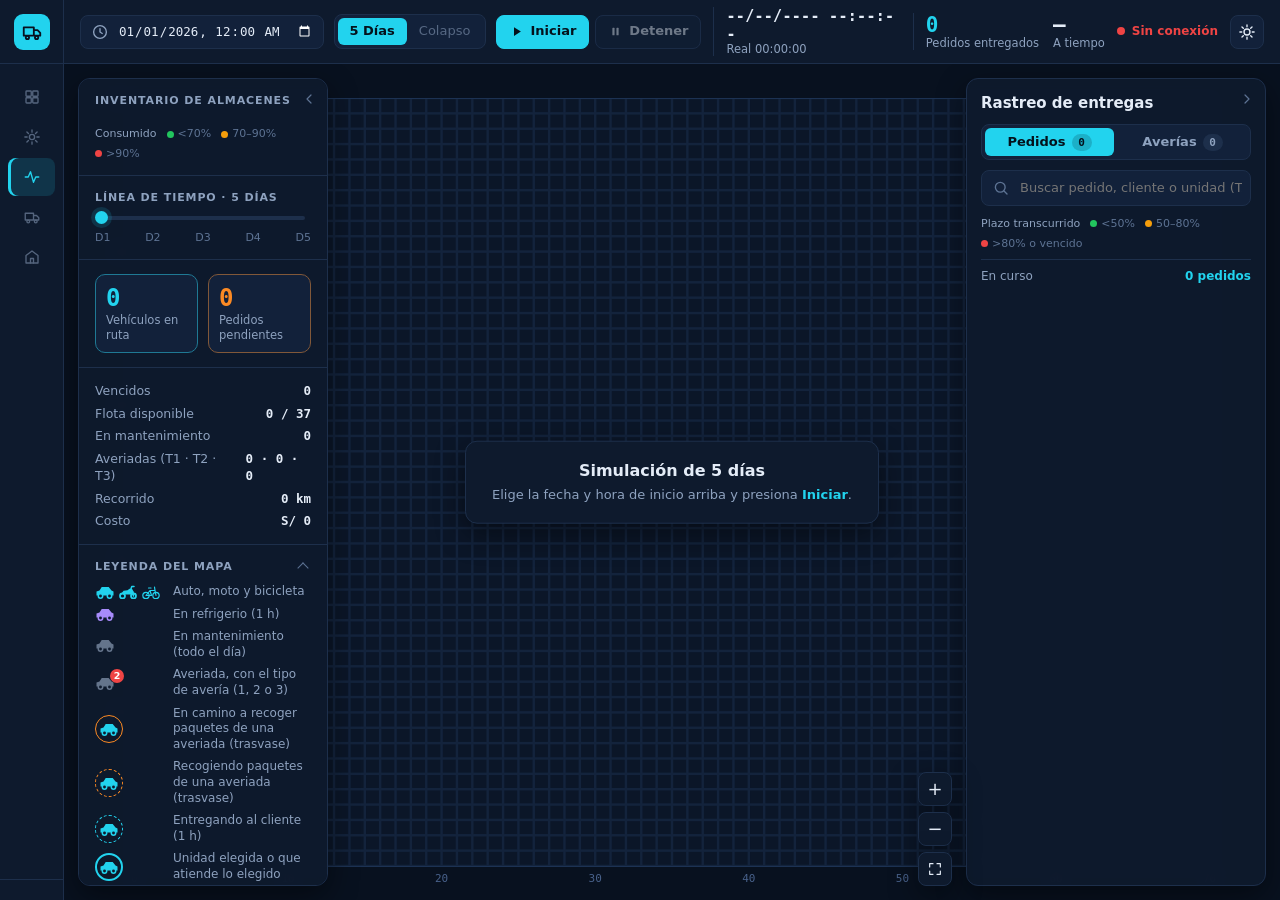
==== commit 405e3f91: "Averías de las unidades: registro, averías programadas, trasvase y replanificación Versión v03 de la" ====
--- a/src/main/resources/web/index.html
+++ b/src/main/resources/web/index.html
@@ -44,7 +44,7 @@
       <button class="icono-btn" id="plegarMenu" aria-label="Plegar menú" title="Plegar menú">
         <svg viewBox="0 0 24 24"><path d="M15 6l-6 6 6 6"/></svg>
       </button>
-      <span class="version">v0.2 · 5 días</span>
+      <span class="version">v0.3 · 5 días</span>
     </div>
   </aside>
 
@@ -126,6 +126,7 @@
         <div><span>Vencidos</span><b id="dVencidos">0</b></div>
         <div><span>Flota disponible</span><b id="dFlota">0 / 37</b></div>
         <div><span>En mantenimiento</span><b id="dMant">0</b></div>
+        <div title="Unidades averiadas en este momento, por tipo de avería"><span>Averiadas (T1 · T2 · T3)</span><b id="dAveriadas">0 · 0 · 0</b></div>
         <div><span>Recorrido</span><b id="dKm">0 km</b></div>
         <div><span>Costo</span><b id="dCosto">S/ 0</b></div>
       </div>
@@ -135,11 +136,14 @@
           <li><span class="sim cian"><svg class="ico-u" viewBox="-10 -8 20 14"><path d="M-8.5 2.5v-4l3-1 2.2-3.5h7l2.8 3.5 2 1v4z" fill="currentColor" stroke="none"/><circle cx="-4.5" cy="3" r="2.2" fill="var(--superficie)" stroke="currentColor" stroke-width="1.5"/><circle cx="4.5" cy="3" r="2.2" fill="var(--superficie)" stroke="currentColor" stroke-width="1.5"/></svg><svg class="ico-u" viewBox="-10 -8 20 14"><circle cx="-5.5" cy="3" r="2.5" fill="none" stroke="currentColor" stroke-width="1.8"/><circle cx="5.5" cy="3" r="2.5" fill="none" stroke="currentColor" stroke-width="1.8"/><path d="M-6.5 .5l2-2.7 4-.6 2-1.4h2.5L6-.8 4 1.6h-6z" fill="currentColor" stroke="none"/><path d="M4.6-1l.9 4M3-4.2l.8-2.4H6" fill="none" stroke="currentColor" stroke-width="1.5"/></svg><svg class="ico-u" viewBox="-10 -8 20 14"><circle cx="-5" cy="2.5" r="3.2" fill="none" stroke="currentColor" stroke-width="1.2"/><circle cx="5" cy="2.5" r="3.2" fill="none" stroke="currentColor" stroke-width="1.2"/><path d="M-5 2.5l4-5h5l1 5M-1-2.5l1.5 5h-5.5M-2.5-5H0M4-2.5l-.5-3.5" fill="none" stroke="currentColor" stroke-width="1.2"/></svg></span><span>Auto, moto y bicicleta</span></li>
           <li><span class="sim violeta"><svg class="ico-u" viewBox="-10 -8 20 14"><path d="M-8.5 2.5v-4l3-1 2.2-3.5h7l2.8 3.5 2 1v4z" fill="currentColor" stroke="none"/><circle cx="-4.5" cy="3" r="2.2" fill="var(--superficie)" stroke="currentColor" stroke-width="1.5"/><circle cx="4.5" cy="3" r="2.2" fill="var(--superficie)" stroke="currentColor" stroke-width="1.5"/></svg></span><span>En refrigerio (1 h)</span></li>
           <li><span class="sim gris"><svg class="ico-u" viewBox="-10 -8 20 14"><path d="M-8.5 2.5v-4l3-1 2.2-3.5h7l2.8 3.5 2 1v4z" fill="currentColor" stroke="none"/><circle cx="-4.5" cy="3" r="2.2" fill="var(--superficie)" stroke="currentColor" stroke-width="1.5"/><circle cx="4.5" cy="3" r="2.2" fill="var(--superficie)" stroke="currentColor" stroke-width="1.5"/></svg></span><span>En mantenimiento (todo el día)</span></li>
+          <li><span class="sim gris averiada"><svg class="ico-u" viewBox="-10 -8 20 14"><path d="M-8.5 2.5v-4l3-1 2.2-3.5h7l2.8 3.5 2 1v4z" fill="currentColor" stroke="none"/><circle cx="-4.5" cy="3" r="2.2" fill="var(--superficie)" stroke="currentColor" stroke-width="1.5"/><circle cx="4.5" cy="3" r="2.2" fill="var(--superficie)" stroke="currentColor" stroke-width="1.5"/></svg><i class="distintivo">2</i></span><span>Averiada, con el tipo de avería (1, 2 o 3)</span></li>
+          <li><span class="sim cian anillo-trasvase-camino"><svg class="ico-u" viewBox="-10 -8 20 14"><path d="M-8.5 2.5v-4l3-1 2.2-3.5h7l2.8 3.5 2 1v4z" fill="currentColor" stroke="none"/><circle cx="-4.5" cy="3" r="2.2" fill="var(--superficie)" stroke="currentColor" stroke-width="1.5"/><circle cx="4.5" cy="3" r="2.2" fill="var(--superficie)" stroke="currentColor" stroke-width="1.5"/></svg></span><span>En camino a recoger paquetes de una averiada (trasvase)</span></li>
+          <li><span class="sim cian anillo-trasvase"><svg class="ico-u" viewBox="-10 -8 20 14"><path d="M-8.5 2.5v-4l3-1 2.2-3.5h7l2.8 3.5 2 1v4z" fill="currentColor" stroke="none"/><circle cx="-4.5" cy="3" r="2.2" fill="var(--superficie)" stroke="currentColor" stroke-width="1.5"/><circle cx="4.5" cy="3" r="2.2" fill="var(--superficie)" stroke="currentColor" stroke-width="1.5"/></svg></span><span>Recogiendo paquetes de una averiada (trasvase)</span></li>
           <li><span class="sim cian anillo"><svg class="ico-u" viewBox="-10 -8 20 14"><path d="M-8.5 2.5v-4l3-1 2.2-3.5h7l2.8 3.5 2 1v4z" fill="currentColor" stroke="none"/><circle cx="-4.5" cy="3" r="2.2" fill="var(--superficie)" stroke="currentColor" stroke-width="1.5"/><circle cx="4.5" cy="3" r="2.2" fill="var(--superficie)" stroke="currentColor" stroke-width="1.5"/></svg></span><span>Entregando al cliente (1 h)</span></li>
           <li><span class="sim cian anillo-grueso"><svg class="ico-u" viewBox="-10 -8 20 14"><path d="M-8.5 2.5v-4l3-1 2.2-3.5h7l2.8 3.5 2 1v4z" fill="currentColor" stroke="none"/><circle cx="-4.5" cy="3" r="2.2" fill="var(--superficie)" stroke="currentColor" stroke-width="1.5"/><circle cx="4.5" cy="3" r="2.2" fill="var(--superficie)" stroke="currentColor" stroke-width="1.5"/></svg></span><span>Unidad elegida o que atiende lo elegido</span></li>
           <li><span class="sim"><i class="insignia">5</i></span><span>Varias unidades juntas</span></li>
           <li><span class="sim"><i class="linea-ruta"></i></span><span>Camino hacia su próxima parada</span></li>
-          <li><span class="sim"><i class="parada">1</i><i class="parada naranja">R</i><i class="parada violeta">C</i></span><span>Paradas: entregas en orden, recarga, refrigerio</span></li>
+          <li><span class="sim"><i class="parada">1</i><i class="parada naranja">R</i><i class="parada roja">T</i><i class="parada violeta">C</i></span><span>Paradas: entregas en orden, recarga, trasvase, refrigerio</span></li>
           <li><span class="sim naranja"><svg viewBox="0 0 24 24" class="ico-casa"><circle cx="12" cy="12" r="10" fill="var(--fondo)" stroke="currentColor" stroke-width="2.4"/><path d="M12 6.5l6 5.2h-1.6V17H7.6v-5.3H6z" fill="currentColor" stroke="none"/></svg></span><span>Almacén central (stock ilimitado)</span></li>
           <li><span class="sim"><span class="t-VERDE"><svg viewBox="0 0 24 24" class="ico-casa"><circle cx="12" cy="12" r="10" fill="var(--fondo)" stroke="currentColor" stroke-width="2.4"/><path d="M12 6.5l6 5.2h-1.6V17H7.6v-5.3H6z" fill="currentColor" stroke="none"/></svg></span><span class="t-AMBAR"><svg viewBox="0 0 24 24" class="ico-casa"><circle cx="12" cy="12" r="10" fill="var(--fondo)" stroke="currentColor" stroke-width="2.4"/><path d="M12 6.5l6 5.2h-1.6V17H7.6v-5.3H6z" fill="currentColor" stroke="none"/></svg></span><span class="t-ROJO"><svg viewBox="0 0 24 24" class="ico-casa"><circle cx="12" cy="12" r="10" fill="var(--fondo)" stroke="currentColor" stroke-width="2.4"/><path d="M12 6.5l6 5.2h-1.6V17H7.6v-5.3H6z" fill="currentColor" stroke="none"/></svg></span></span><span>Almacén intermedio, según stock consumido</span></li>
           <li><span class="sim"><i class="p VERDE"></i><i class="p AMBAR"></i><i class="p ROJO"></i></span><span>Pedido, según plazo transcurrido</span></li>
@@ -151,19 +155,33 @@
     <button class="reabrir izq" data-panel="panelIzq" hidden aria-label="Mostrar indicadores">Indicadores</button>
 
     <!-- panel derecho: rastreo de entregas -->
-    <section class="panel der" id="panelDer" aria-label="Rastreo de entregas">
+    <section class="panel der" id="panelDer" aria-label="Rastreo de entregas y averías">
       <button class="plegar" data-panel="panelDer" aria-label="Ocultar rastreo" title="Ocultar panel">
         <svg viewBox="0 0 24 24"><path d="M9 6l6 6-6 6"/></svg>
       </button>
-      <h2>Rastreo de entregas</h2>
+      <h2 id="tituloDer">Rastreo de entregas</h2>
+      <div class="pestanas" role="tablist" aria-label="Listas del panel">
+        <button class="pestana activa" role="tab" id="tabPedidos" aria-selected="true" aria-controls="vistaPedidos">Pedidos <b id="nPedidos">0</b></button>
+        <button class="pestana" role="tab" id="tabAverias" aria-selected="false" aria-controls="vistaAverias">Averías <b id="nAverias">0</b></button>
+      </div>
       <div class="buscador">
         <svg viewBox="0 0 24 24" aria-hidden="true"><circle cx="11" cy="11" r="6.5"/><path d="M16 16l4 4"/></svg>
         <input id="buscar" type="search" placeholder="Buscar pedido, cliente o unidad (TA03)" aria-label="Buscar pedido, cliente o unidad">
         <button class="limpiar" id="limpiarBuscar" hidden aria-label="Quitar el filtro" title="Quitar el filtro">×</button>
       </div>
-      <div class="leyenda-mini leyenda-pedidos"><span class="nota">Plazo transcurrido</span><span><i class="p VERDE"></i>&lt;50%</span><span><i class="p AMBAR"></i>50–80%</span><span><i class="p ROJO"></i>&gt;80% o vencido</span></div>
-      <div class="cabecera-lista"><span id="etiquetaLista">En curso</span><b id="cuentaPedidos">0 pedidos</b></div>
-      <ul class="pedidos" id="listaPedidos"></ul>
+      <div class="vista" id="vistaPedidos" role="tabpanel" aria-labelledby="tabPedidos">
+        <div class="leyenda-mini leyenda-pedidos"><span class="nota">Plazo transcurrido</span><span><i class="p VERDE"></i>&lt;50%</span><span><i class="p AMBAR"></i>50–80%</span><span><i class="p ROJO"></i>&gt;80% o vencido</span></div>
+        <div class="cabecera-lista"><span id="etiquetaLista">En curso</span><b id="cuentaPedidos">0 pedidos</b></div>
+        <ul class="pedidos" id="listaPedidos"></ul>
+      </div>
+      <!-- v03: unidades averiadas por tipo e historial de averías del escenario -->
+      <div class="vista" id="vistaAverias" role="tabpanel" aria-labelledby="tabAverias" hidden>
+        <button class="btn peligro btn-bloque" id="btnNuevaAveria">
+          <svg viewBox="0 0 24 24" aria-hidden="true"><path d="M12 3l10 17.5H2zM11 9.5v5.5h2V9.5zm0 7v2h2v-2z" fill-rule="evenodd"/></svg><span>Registrar avería</span>
+        </button>
+        <div class="resumen-averias" id="resumenAverias"></div>
+        <ul class="averias" id="listaAverias"></ul>
+      </div>
     </section>
     <button class="reabrir der" data-panel="panelDer" hidden aria-label="Mostrar rastreo">Rastreo</button>
 
@@ -171,6 +189,9 @@
     <section class="detalle" id="detalle" hidden aria-live="polite">
       <button class="cerrar" id="cerrarDetalle" aria-label="Cerrar detalle">×</button>
       <div id="detalleCuerpo"></div>
+      <div class="acciones" id="detalleAcciones" hidden>
+        <button class="btn peligro" id="btnAveriarUnidad">Registrar avería</button>
+      </div>
     </section>
 
     <div class="zoom">
@@ -196,6 +217,31 @@
   </div>
 </dialog>
 
+<!-- v03: registro de una avería (RF05-04, RF05-05); la confirmación se hace en este mismo diálogo -->
+<dialog class="modal" id="modalAveria" aria-labelledby="avTitulo">
+  <h2 id="avTitulo">Registrar avería</h2>
+  <p class="nota" id="avMomento"></p>
+  <label class="campo">
+    <span>Unidad de transporte</span>
+    <select id="avUnidad" aria-label="Unidad de transporte"></select>
+  </label>
+  <fieldset class="tipos-averia">
+    <legend>Tipo de avería</legend>
+    <label class="opcion-av t1"><input type="radio" name="avTipo" value="1" checked>
+      <span><b>Tipo 1 · menor</b><small id="avDesc1"></small><small class="estimado" id="avEst1"></small></span></label>
+    <label class="opcion-av t2"><input type="radio" name="avTipo" value="2">
+      <span><b>Tipo 2 · intermedia</b><small id="avDesc2"></small><small class="estimado" id="avEst2"></small></span></label>
+    <label class="opcion-av t3"><input type="radio" name="avTipo" value="3">
+      <span><b>Tipo 3 · mayor</b><small id="avDesc3"></small><small class="estimado" id="avEst3"></small></span></label>
+  </fieldset>
+  <p class="nota" id="avEfecto"></p>
+  <p class="error-form" id="avError" hidden></p>
+  <div class="modal-acciones">
+    <button class="btn" id="avCancelar">Cancelar</button>
+    <button class="btn peligro" id="avConfirmar">Registrar avería</button>
+  </div>
+</dialog>
+
 <!-- confirmación para reemplazar una simulación en curso -->
 <dialog class="modal" id="modalConfirmar" aria-labelledby="confTitulo">
   <h2 id="confTitulo">¿Iniciar una nueva simulación?</h2>
--- a/src/main/resources/web/estilos.css
+++ b/src/main/resources/web/estilos.css
@@ -1,4 +1,4 @@
-/* RUTAPAQ v02 – Simulador de rutas. Sin dependencias externas: funciona sin internet en el laboratorio. */
+/* RUTAPAQ v03 – Simulador de rutas. Sin dependencias externas: funciona sin internet en el laboratorio. */
 
 :root, [data-theme="dark"] {
   --fondo: #08111f;
@@ -60,7 +60,7 @@
   font: 14px/1.4 "Segoe UI", system-ui, -apple-system, Roboto, "Helvetica Neue", Arial, sans-serif;
   overflow: hidden;
 }
-button, input { font: inherit; color: inherit; }
+button, input, select { font: inherit; color: inherit; }
 svg { width: 18px; height: 18px; fill: none; stroke: currentColor; stroke-width: 1.8; stroke-linecap: round; stroke-linejoin: round; flex: none; }
 .num, .reloj, .kpi b, .ficha b, .datos b, .almacenes .pct { font-family: "Cascadia Mono", "Consolas", ui-monospace, "SF Mono", Menlo, monospace; font-variant-numeric: tabular-nums; }
 :focus-visible { outline: 2px solid var(--cian); outline-offset: 2px; }
@@ -299,6 +299,8 @@
 .chip.REFRIGERIO { background: rgba(167, 139, 250, .16); color: var(--violeta); }
 .chip.DISPONIBLE { background: rgba(34, 197, 94, .14); color: var(--verde); }
 .chip.rojo { background: rgba(239, 68, 68, .15); color: var(--rojo); }
+.chip.AVERIADA { background: rgba(239, 68, 68, .15); color: var(--rojo); }
+.chip.TRASVASE { background: rgba(251, 138, 36, .16); color: var(--naranja); }
 
 /* tooltip del mapa */
 .tooltip {
@@ -341,6 +343,76 @@
 .fin-grid span { color: var(--texto-2); font-size: 11.5px; }
 .modal-acciones { display: flex; justify-content: flex-end; gap: 8px; }
 .nota { color: var(--texto-2); font-size: 12px; }
+
+/* ------------------------------------------------------------------ v03: averías */
+.btn.peligro { background: var(--rojo); border-color: var(--rojo); color: #fff; }
+.btn.peligro:hover:not(:disabled) { border-color: var(--rojo); filter: brightness(1.1); }
+.btn-bloque { width: 100%; justify-content: center; margin-top: 12px; flex: none; }
+.btn.btn-bloque span { display: inline; }      /* su texto se ve también en pantallas pequeñas */
+
+/* pestañas del panel derecho: pedidos y averías */
+.pestanas { display: flex; gap: 4px; margin: 0 0 10px; padding: 3px; border: 1px solid var(--borde); border-radius: 8px; background: var(--superficie-2); flex: none; }
+.pestana { flex: 1; display: inline-flex; align-items: center; justify-content: center; gap: 6px; border: 0; background: none; padding: 5px 8px; border-radius: 6px; color: var(--texto-2); cursor: pointer; font-size: 13px; font-weight: 600; }
+.pestana:hover:not(.activa) { color: var(--texto); }
+.pestana b { min-width: 20px; padding: 0 6px; border-radius: 9px; background: var(--borde); color: var(--texto-2); font: 600 11px "Cascadia Mono", Consolas, ui-monospace, monospace; line-height: 17px; }
+.pestana.activa { background: var(--cian); color: #04121c; }
+.pestana.activa b { background: rgba(4, 18, 28, .18); color: #04121c; }
+.pestana.hay b { background: var(--rojo); color: #fff; }
+.vista { display: flex; flex-direction: column; flex: 1; min-height: 0; }
+
+/* lista de unidades averiadas por tipo e historial */
+.resumen-averias { display: grid; grid-template-columns: repeat(3, 1fr); gap: 6px; margin: 10px 0 8px; flex: none; }
+.resumen-averias div { display: flex; flex-direction: column; border: 1px solid var(--borde); border-radius: 8px; padding: 6px 8px; background: var(--superficie-2); }
+.resumen-averias b { font: 600 18px "Cascadia Mono", Consolas, ui-monospace, monospace; line-height: 1.15; }
+.resumen-averias span { color: var(--texto-2); font-size: 11px; }
+.resumen-averias .con b { color: var(--rojo); }
+.averias { list-style: none; margin: 0 -14px; padding: 0 14px 14px; overflow-y: auto; flex: 1; display: flex; flex-direction: column; gap: 7px; }
+.grupo-av { display: flex; align-items: center; justify-content: space-between; gap: 8px; margin-top: 6px; color: var(--texto-2); font-size: 11px; font-weight: 650; letter-spacing: .6px; text-transform: uppercase; }
+.grupo-av small { text-transform: none; letter-spacing: 0; font-weight: 400; color: var(--texto-3); }
+.grupo-av b { color: var(--texto); font-family: "Cascadia Mono", Consolas, ui-monospace, monospace; }
+.vacio-av { color: var(--texto-3); font-size: 12px; padding: 2px 0 4px; }
+.averia { display: grid; grid-template-columns: 1fr auto; gap: 2px 8px; border: 1px solid var(--borde); border-left: 3px solid var(--rojo); border-radius: 10px; padding: 8px 10px; background: var(--superficie-2); cursor: pointer; }
+.averia:hover { border-color: var(--borde-fuerte); border-left-color: var(--rojo); }
+.averia.sel { border-color: var(--cian); box-shadow: 0 0 0 1px var(--cian) inset; }
+.averia.fin { border-left-color: var(--borde-fuerte); }
+.averia .cod { display: inline-flex; align-items: center; gap: 6px; font: 650 13px "Cascadia Mono", Consolas, ui-monospace, monospace; color: var(--texto); }
+.averia .cod .ico-u { color: var(--texto-2); }
+.averia .fase { justify-self: end; align-self: start; padding: 1px 7px; border-radius: 5px; font-size: 10.5px; font-weight: 700; white-space: nowrap; }
+.fase.EN_LUGAR { background: rgba(239, 68, 68, .15); color: var(--rojo); }
+.fase.EN_CENTRAL { background: rgba(251, 138, 36, .16); color: var(--naranja); }
+.fase.FINALIZADA { background: rgba(34, 197, 94, .14); color: var(--verde); }
+.averia .info { grid-column: 1 / -1; color: var(--texto-2); font-size: 11.5px; }
+.averia .barra-av { grid-column: 1 / -1; display: grid; grid-template-columns: 1fr auto; align-items: center; gap: 8px; margin-top: 4px; }
+.barra-av .lleno.AV { background: var(--rojo); }
+.tipo-av { padding: 0 6px; border: 1px solid; border-radius: 5px; font: 700 10.5px "Segoe UI", system-ui, sans-serif; }
+.tipo-av.t1 { color: var(--ambar); } .tipo-av.t2 { color: var(--naranja); } .tipo-av.t3 { color: var(--rojo); }
+
+/* detalle de una unidad: avería vigente y botón para registrar una */
+.detalle .acciones { display: flex; justify-content: flex-end; margin-top: 12px; }
+.detalle .estado-av { margin: 10px 0 0; padding: 8px 10px; border-radius: 8px; border-left: 3px solid var(--rojo); background: rgba(239, 68, 68, .08); color: var(--texto); font-size: 12px; }
+
+/* leyenda */
+.sim.averiada { position: relative; }
+.distintivo { position: absolute; top: -7px; left: 15px; display: grid; place-items: center; width: 14px; height: 14px; border-radius: 50%; background: var(--rojo); color: #fff; font: 700 9.5px system-ui; font-style: normal; }
+.sim.anillo-trasvase { width: 28px; height: 28px; justify-content: center; border: 1.6px dashed var(--naranja); border-radius: 50%; }
+.sim.anillo-trasvase-camino { width: 28px; height: 28px; justify-content: center; border: 1.6px solid var(--naranja); border-radius: 50%; }
+.parada.roja { background: var(--rojo); }
+
+/* diálogo para registrar una avería */
+.campo { display: flex; flex-direction: column; gap: 4px; margin: 12px 0; color: var(--texto-2); font-size: 12.5px; }
+.campo select { height: 36px; padding: 0 8px; border: 1px solid var(--borde-fuerte); border-radius: 8px; background: var(--superficie-2); color: var(--texto); font-family: "Cascadia Mono", Consolas, ui-monospace, monospace; font-size: 12.5px; }
+.campo select:focus { outline: 2px solid var(--cian); outline-offset: 1px; }
+.tipos-averia { display: flex; flex-direction: column; gap: 8px; margin: 4px 0 12px; padding: 0; border: 0; }
+.tipos-averia legend { margin-bottom: 6px; padding: 0; color: var(--texto-2); font-size: 12.5px; }
+.opcion-av { display: flex; align-items: flex-start; gap: 10px; padding: 9px 11px; border: 1px solid var(--borde); border-radius: 10px; background: var(--superficie-2); cursor: pointer; }
+.opcion-av:hover { border-color: var(--borde-fuerte); }
+.opcion-av:has(input:checked) { border-color: var(--rojo); box-shadow: 0 0 0 1px var(--rojo) inset; }
+.opcion-av input { margin-top: 3px; accent-color: var(--rojo); }
+.opcion-av > span { display: flex; flex-direction: column; gap: 2px; }
+.opcion-av b { font-size: 13.5px; }
+.opcion-av small { color: var(--texto-2); font-size: 12px; line-height: 1.35; }
+.opcion-av .estimado { color: var(--texto); font-family: "Cascadia Mono", Consolas, ui-monospace, monospace; font-size: 11.5px; }
+.error-form { margin: 0 0 12px; color: var(--rojo); font-size: 12.5px; }
 
 /* ------------------------------------------------------------------ pantallas medianas y pequeñas */
 @media (max-width: 1500px) {
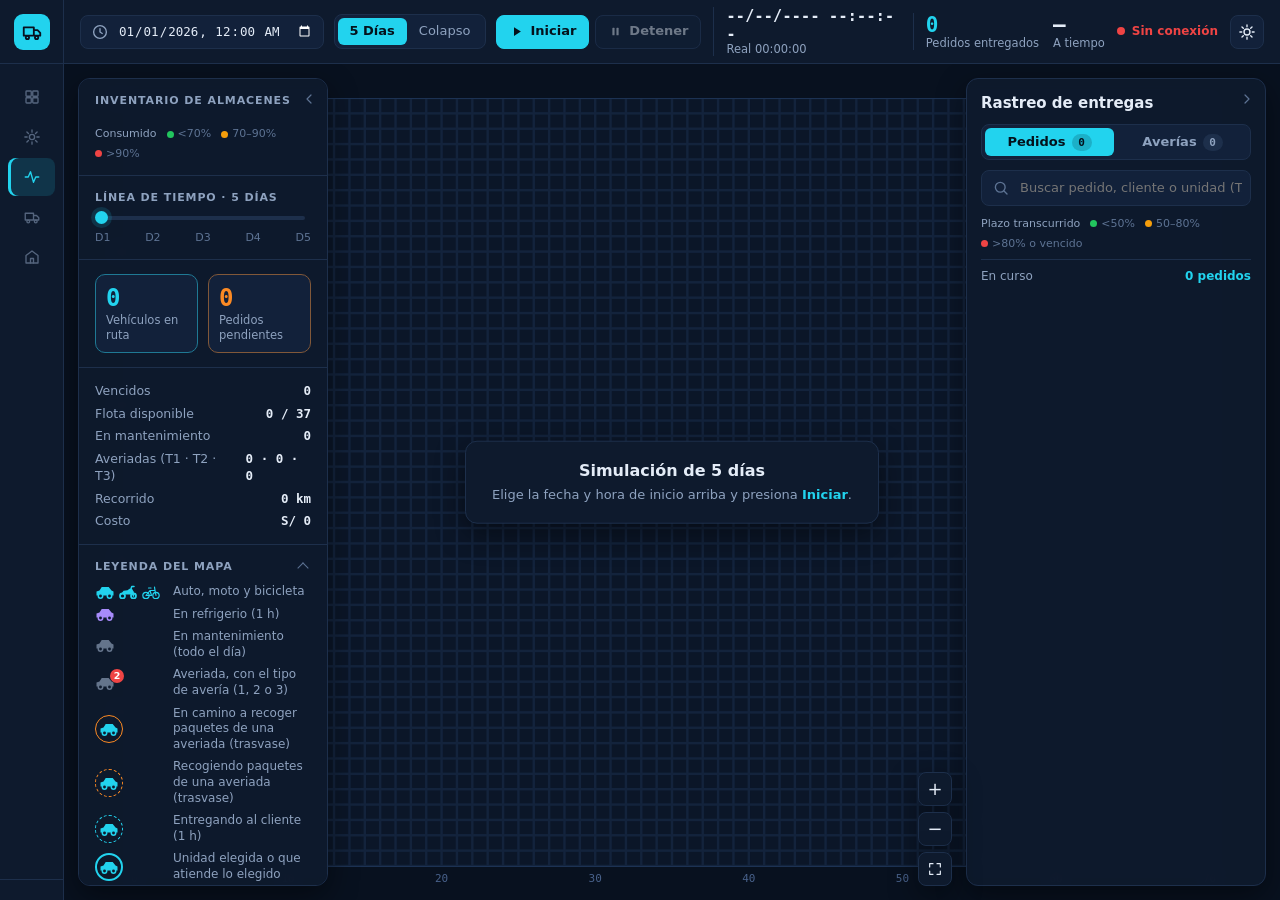
==== commit 87c2439d: "Simulación hasta el colapso y correcciones de la v03 Versión v04 de la solución integrada (pom 0.4.0" ====
--- a/src/main/resources/web/index.html
+++ b/src/main/resources/web/index.html
@@ -44,7 +44,7 @@
       <button class="icono-btn" id="plegarMenu" aria-label="Plegar menú" title="Plegar menú">
         <svg viewBox="0 0 24 24"><path d="M15 6l-6 6 6 6"/></svg>
       </button>
-      <span class="version">v0.3 · 5 días</span>
+      <span class="version">v0.4</span>
     </div>
   </aside>
 
@@ -57,7 +57,7 @@
       </label>
       <div class="segmentado" role="group" aria-label="Modo de simulación">
         <button class="seg activo" id="modo5d" aria-pressed="true">5 Días</button>
-        <button class="seg" id="modoColapso" disabled title="La simulación hasta el colapso llega en la siguiente versión">Colapso</button>
+        <button class="seg" id="modoColapso" aria-pressed="false" title="Simulación hasta el colapso: continúa hasta que un pedido no se entregue a tiempo">Colapso</button>
       </div>
       <div class="controles">
         <button class="btn primario" id="btnIniciar">
@@ -111,7 +111,7 @@
         <ul class="almacenes" id="listaAlmacenes"></ul>
         <div class="leyenda-mini"><span class="nota">Consumido</span><span><i class="p VERDE"></i>&lt;70%</span><span><i class="p AMBAR"></i>70–90%</span><span><i class="p ROJO"></i>&gt;90%</span></div>
       </div>
-      <div class="bloque">
+      <div class="bloque" id="bloqueLinea">
         <h3>Línea de tiempo · 5 días</h3>
         <div class="linea-tiempo" id="lineaTiempo">
           <div class="pista"><div class="avance" id="ltAvance"></div><div class="punto" id="ltPunto"></div></div>
@@ -206,10 +206,11 @@
   </main>
 </div>
 
-<!-- resumen al terminar los 5 días -->
+<!-- resumen al terminar los 5 días; v04: también el reporte del colapso y el fin sin colapso -->
 <dialog class="modal" id="modalFin" aria-labelledby="finTitulo">
   <h2 id="finTitulo">Simulación de 5 días terminada</h2>
   <p id="finPeriodo" class="nota"></p>
+  <div id="finColapso" hidden></div>
   <div class="fin-grid" id="finGrid"></div>
   <div class="modal-acciones">
     <button class="btn" id="finCerrar">Ver el mapa</button>
--- a/src/main/resources/web/estilos.css
+++ b/src/main/resources/web/estilos.css
@@ -155,6 +155,7 @@
 .estado.PAUSADA { color: var(--ambar); } .estado.PAUSADA i { background: var(--ambar); }
 .estado.TERMINADA { color: var(--cian); } .estado.TERMINADA i { background: var(--cian); }
 .estado.desconectado { color: var(--rojo); } .estado.desconectado i { background: var(--rojo); }
+.estado.COLAPSO { color: var(--rojo); } .estado.COLAPSO i { background: var(--rojo); }   /* v04 */
 @keyframes latido { 50% { box-shadow: 0 0 0 5px rgba(34, 197, 94, 0); opacity: .45; } }
 .icono-btn {
   width: 34px; height: 34px; display: grid; place-items: center;
@@ -331,6 +332,37 @@
 .aviso { pointer-events: auto; background: var(--superficie); border: 1px solid var(--borde-fuerte); border-left: 4px solid var(--cian); border-radius: 8px; box-shadow: var(--sombra); padding: 8px 14px; font-size: 13px; max-width: 420px; }
 .aviso.alerta { border-left-color: var(--ambar); }
 .aviso.error { border-left-color: var(--rojo); }
+/* v04: alerta de colapso: roja y fija hasta que el usuario la cierra */
+.aviso.colapso { display: grid; grid-template-columns: 1fr auto; gap: 2px 12px; align-items: center; max-width: 520px;
+  border: 1px solid var(--rojo); border-left: 6px solid var(--rojo); background: linear-gradient(rgba(239, 68, 68, .14), rgba(239, 68, 68, .14)), var(--superficie); }
+.aviso.colapso b { color: var(--rojo); font-size: 14px; grid-column: 1; }
+.aviso.colapso > span:not(.acciones-aviso) { grid-column: 1; }
+.aviso.colapso .acciones-aviso { grid-column: 2; grid-row: 1 / span 2; display: flex; align-items: center; gap: 6px; }
+.aviso.colapso .btn { padding: 5px 10px; font-size: 12.5px; }
+.cerrar-aviso { border: 0; background: none; color: var(--texto-2); font-size: 20px; line-height: 1; cursor: pointer; padding: 2px 4px; }
+.cerrar-aviso:hover { color: var(--texto); }
+/* v04: reporte del colapso */
+.colapso-cabecera { display: grid; grid-template-columns: 1fr 1fr; gap: 10px; margin: 12px 0 8px; }
+.colapso-cabecera div { border: 1px solid var(--rojo); border-radius: 10px; padding: 10px; background: linear-gradient(rgba(239, 68, 68, .08), rgba(239, 68, 68, .08)), var(--superficie-2); }
+.colapso-cabecera b { display: block; font-size: 17px; color: var(--rojo); font-family: "Cascadia Mono", Consolas, ui-monospace, monospace; }
+.colapso-cabecera span, .colapso-flota span { color: var(--texto-2); font-size: 11.5px; }
+.modal p.colapso-motivo { margin: 4px 0 10px; color: var(--texto); font-size: 13px; }
+.modal p.colapso-motivo.ok { color: var(--verde); }
+.colapso-sub { margin: 14px 0 6px; font-size: 12px; text-transform: uppercase; letter-spacing: .04em; color: var(--texto-2); }
+.colapso-pedido { display: grid; grid-template-columns: auto 1fr; gap: 4px 12px; margin: 0; font-size: 13px; }
+.colapso-pedido dt { color: var(--texto-2); }
+.colapso-pedido dd { margin: 0; }
+.colapso-flota { display: grid; grid-template-columns: repeat(4, 1fr); gap: 8px; }
+.colapso-flota div { border: 1px solid var(--borde); border-radius: 10px; padding: 8px 10px; background: var(--superficie-2); }
+.colapso-flota b { display: block; font-size: 17px; font-family: "Cascadia Mono", Consolas, ui-monospace, monospace; }
+#modalFin { width: min(600px, calc(100% - 32px)); max-height: calc(100vh - 32px); overflow: auto; }
+#finColapso + .fin-grid { margin-top: 6px; }
+@media (max-width: 560px) {
+  .colapso-flota { grid-template-columns: repeat(2, 1fr); }
+  .colapso-cabecera { grid-template-columns: 1fr; }
+  .aviso.colapso { grid-template-columns: 1fr; }
+  .aviso.colapso .acciones-aviso { grid-column: 1; grid-row: auto; }
+}
 
 /* modales */
 .modal { border: 1px solid var(--borde-fuerte); border-radius: 14px; background: var(--superficie); color: var(--texto); padding: 22px 24px; width: min(520px, calc(100% - 32px)); box-shadow: var(--sombra); }
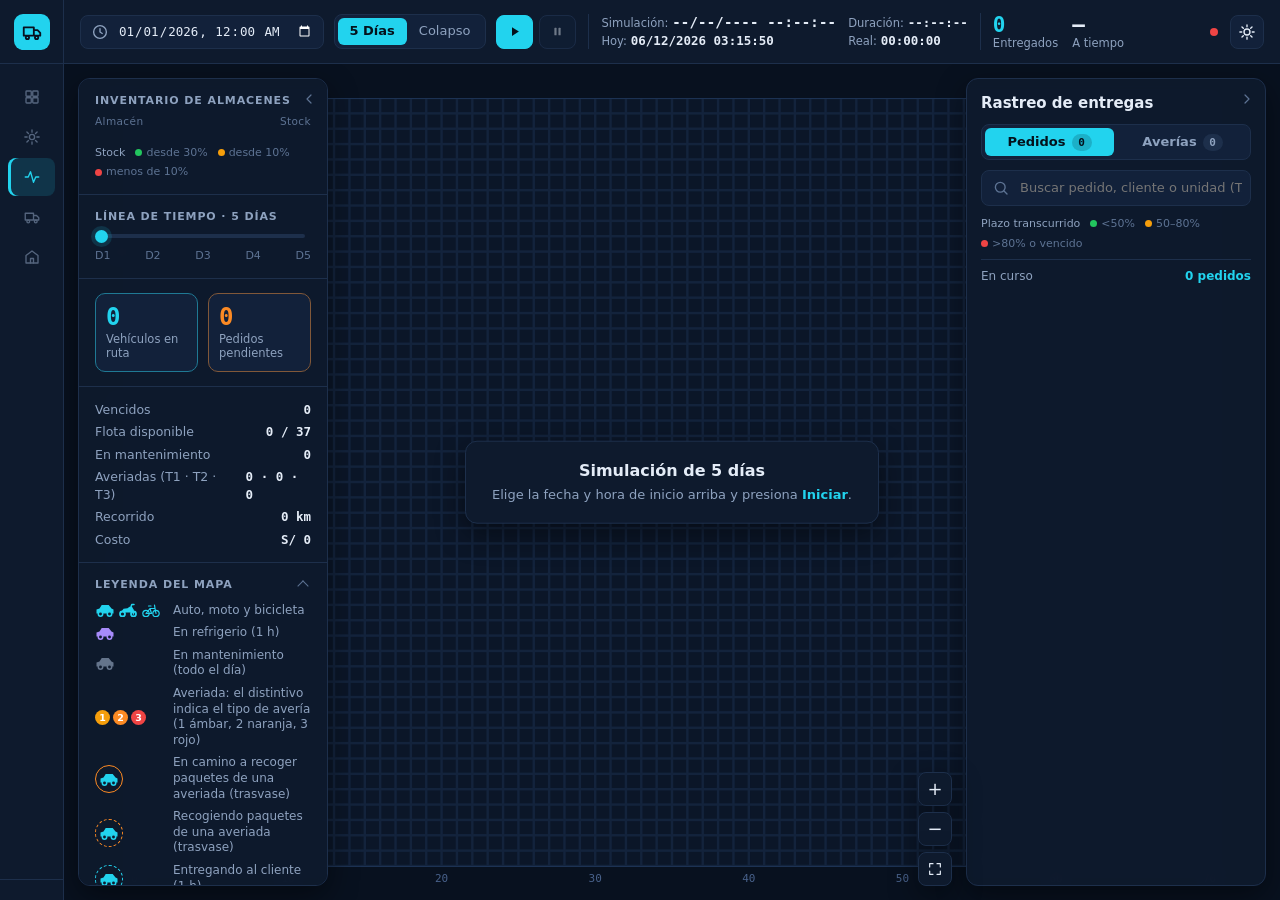
==== commit 1061a528: "Averías solo manuales y ajustes de la interfaz Versión v0.4.1 de la solución integrada (pom 0.4.1). " ====
--- a/src/main/resources/web/index.html
+++ b/src/main/resources/web/index.html
@@ -21,7 +21,7 @@
     <nav aria-label="Secciones">
       <button class="nav-item" disabled title="Disponible en una próxima versión">
         <svg viewBox="0 0 24 24"><rect x="4" y="4" width="7" height="7" rx="1"/><rect x="13" y="4" width="7" height="7" rx="1"/><rect x="4" y="13" width="7" height="7" rx="1"/><rect x="13" y="13" width="7" height="7" rx="1"/></svg>
-        <span>Dashboard</span>
+        <span>Tablero</span>
       </button>
       <button class="nav-item" disabled title="Disponible en una próxima versión">
         <svg viewBox="0 0 24 24"><circle cx="12" cy="12" r="3.5"/><path d="M12 2.5v3M12 18.5v3M2.5 12h3M18.5 12h3M5.2 5.2l2.1 2.1M16.7 16.7l2.1 2.1M5.2 18.8l2.1-2.1M16.7 7.3l2.1-2.1"/></svg>
@@ -44,7 +44,7 @@
       <button class="icono-btn" id="plegarMenu" aria-label="Plegar menú" title="Plegar menú">
         <svg viewBox="0 0 24 24"><path d="M15 6l-6 6 6 6"/></svg>
       </button>
-      <span class="version">v0.4</span>
+      <span class="version">v0.4.1</span>
     </div>
   </aside>
 
@@ -60,25 +60,27 @@
         <button class="seg" id="modoColapso" aria-pressed="false" title="Simulación hasta el colapso: continúa hasta que un pedido no se entregue a tiempo">Colapso</button>
       </div>
       <div class="controles">
-        <button class="btn primario" id="btnIniciar">
+        <button class="btn primario" id="btnIniciar" title="Iniciar" aria-label="Iniciar">
           <svg viewBox="0 0 24 24" aria-hidden="true"><path d="M8 5l11 7-11 7z"/></svg><span>Iniciar</span>
         </button>
-        <button class="btn" id="btnDetener" disabled>
+        <button class="btn" id="btnDetener" disabled title="Detener" aria-label="Detener">
           <svg viewBox="0 0 24 24" aria-hidden="true"><rect x="7" y="6" width="3.5" height="12" rx="1"/><rect x="13.5" y="6" width="3.5" height="12" rx="1"/></svg><span>Detener</span>
         </button>
-        <button class="btn" id="btnReanudar" hidden>
+        <button class="btn" id="btnReanudar" hidden title="Reanudar" aria-label="Reanudar">
           <svg viewBox="0 0 24 24" aria-hidden="true"><path d="M8 5l11 7-11 7z"/></svg><span>Reanudar</span>
         </button>
       </div>
     </div>
 
     <div class="tiempos" aria-live="off">
-      <div class="reloj" id="reloj">--/--/---- --:--:--</div>
-      <div class="sub-reloj"><span id="tReal">Real 00:00:00</span><span id="tHoy"></span></div>
+      <span class="t-dato principal" title="Fecha y hora del momento que se está simulando"><span class="et" data-largo="Fecha y hora de simulación:" data-corto="Simulación:"></span> <b id="reloj">--/--/---- --:--:--</b></span>
+      <span class="t-dato" title="Tiempo simulado transcurrido desde el inicio de la simulación"><span class="et" data-largo="Duración de simulación:" data-corto="Duración:"></span> <b id="tSim">--:--:--</b></span>
+      <span class="t-dato" title="Fecha y hora actual (momento presente)"><span class="et" data-largo="Hoy:" data-corto="Hoy:"></span> <b id="tHoy">--/--/---- --:--:--</b></span>
+      <span class="t-dato" title="Tiempo real transcurrido desde que se inició la simulación"><span class="et" data-largo="Tiempo real:" data-corto="Real:"></span> <b id="tReal">00:00:00</b></span>
     </div>
 
     <div class="kpis">
-      <div class="kpi"><b id="kEntregados" class="cian">0</b><span>Pedidos entregados</span></div>
+      <div class="kpi"><b id="kEntregados" class="cian">0</b><span class="kl" data-largo="Pedidos entregados" data-corto="Entregados" title="Pedidos entregados"></span></div>
       <div class="kpi"><b id="kATiempo">—</b><span>A tiempo</span></div>
     </div>
 
@@ -108,8 +110,9 @@
       </button>
       <div class="bloque">
         <h3>Inventario de almacenes</h3>
+        <div class="cab-almacenes" aria-hidden="true"><span>Almacén</span><span>Stock</span></div>
         <ul class="almacenes" id="listaAlmacenes"></ul>
-        <div class="leyenda-mini"><span class="nota">Consumido</span><span><i class="p VERDE"></i>&lt;70%</span><span><i class="p AMBAR"></i>70–90%</span><span><i class="p ROJO"></i>&gt;90%</span></div>
+        <div class="leyenda-mini" title="Stock de los almacenes intermedios respecto de su capacidad máxima"><span class="nota">Stock</span><span><i class="p VERDE"></i><span id="lsVerde">desde 30%</span></span><span><i class="p AMBAR"></i><span id="lsAmbar">desde 10%</span></span><span><i class="p ROJO"></i><span id="lsRojo">menos de 10%</span></span></div>
       </div>
       <div class="bloque" id="bloqueLinea">
         <h3>Línea de tiempo · 5 días</h3>
@@ -136,7 +139,7 @@
           <li><span class="sim cian"><svg class="ico-u" viewBox="-10 -8 20 14"><path d="M-8.5 2.5v-4l3-1 2.2-3.5h7l2.8 3.5 2 1v4z" fill="currentColor" stroke="none"/><circle cx="-4.5" cy="3" r="2.2" fill="var(--superficie)" stroke="currentColor" stroke-width="1.5"/><circle cx="4.5" cy="3" r="2.2" fill="var(--superficie)" stroke="currentColor" stroke-width="1.5"/></svg><svg class="ico-u" viewBox="-10 -8 20 14"><circle cx="-5.5" cy="3" r="2.5" fill="none" stroke="currentColor" stroke-width="1.8"/><circle cx="5.5" cy="3" r="2.5" fill="none" stroke="currentColor" stroke-width="1.8"/><path d="M-6.5 .5l2-2.7 4-.6 2-1.4h2.5L6-.8 4 1.6h-6z" fill="currentColor" stroke="none"/><path d="M4.6-1l.9 4M3-4.2l.8-2.4H6" fill="none" stroke="currentColor" stroke-width="1.5"/></svg><svg class="ico-u" viewBox="-10 -8 20 14"><circle cx="-5" cy="2.5" r="3.2" fill="none" stroke="currentColor" stroke-width="1.2"/><circle cx="5" cy="2.5" r="3.2" fill="none" stroke="currentColor" stroke-width="1.2"/><path d="M-5 2.5l4-5h5l1 5M-1-2.5l1.5 5h-5.5M-2.5-5H0M4-2.5l-.5-3.5" fill="none" stroke="currentColor" stroke-width="1.2"/></svg></span><span>Auto, moto y bicicleta</span></li>
           <li><span class="sim violeta"><svg class="ico-u" viewBox="-10 -8 20 14"><path d="M-8.5 2.5v-4l3-1 2.2-3.5h7l2.8 3.5 2 1v4z" fill="currentColor" stroke="none"/><circle cx="-4.5" cy="3" r="2.2" fill="var(--superficie)" stroke="currentColor" stroke-width="1.5"/><circle cx="4.5" cy="3" r="2.2" fill="var(--superficie)" stroke="currentColor" stroke-width="1.5"/></svg></span><span>En refrigerio (1 h)</span></li>
           <li><span class="sim gris"><svg class="ico-u" viewBox="-10 -8 20 14"><path d="M-8.5 2.5v-4l3-1 2.2-3.5h7l2.8 3.5 2 1v4z" fill="currentColor" stroke="none"/><circle cx="-4.5" cy="3" r="2.2" fill="var(--superficie)" stroke="currentColor" stroke-width="1.5"/><circle cx="4.5" cy="3" r="2.2" fill="var(--superficie)" stroke="currentColor" stroke-width="1.5"/></svg></span><span>En mantenimiento (todo el día)</span></li>
-          <li><span class="sim gris averiada"><svg class="ico-u" viewBox="-10 -8 20 14"><path d="M-8.5 2.5v-4l3-1 2.2-3.5h7l2.8 3.5 2 1v4z" fill="currentColor" stroke="none"/><circle cx="-4.5" cy="3" r="2.2" fill="var(--superficie)" stroke="currentColor" stroke-width="1.5"/><circle cx="4.5" cy="3" r="2.2" fill="var(--superficie)" stroke="currentColor" stroke-width="1.5"/></svg><i class="distintivo">2</i></span><span>Averiada, con el tipo de avería (1, 2 o 3)</span></li>
+          <li><span class="sim"><i class="dist-ley t1">1</i><i class="dist-ley t2">2</i><i class="dist-ley t3">3</i></span><span>Averiada: el distintivo indica el tipo de avería (1 ámbar, 2 naranja, 3 rojo)</span></li>
           <li><span class="sim cian anillo-trasvase-camino"><svg class="ico-u" viewBox="-10 -8 20 14"><path d="M-8.5 2.5v-4l3-1 2.2-3.5h7l2.8 3.5 2 1v4z" fill="currentColor" stroke="none"/><circle cx="-4.5" cy="3" r="2.2" fill="var(--superficie)" stroke="currentColor" stroke-width="1.5"/><circle cx="4.5" cy="3" r="2.2" fill="var(--superficie)" stroke="currentColor" stroke-width="1.5"/></svg></span><span>En camino a recoger paquetes de una averiada (trasvase)</span></li>
           <li><span class="sim cian anillo-trasvase"><svg class="ico-u" viewBox="-10 -8 20 14"><path d="M-8.5 2.5v-4l3-1 2.2-3.5h7l2.8 3.5 2 1v4z" fill="currentColor" stroke="none"/><circle cx="-4.5" cy="3" r="2.2" fill="var(--superficie)" stroke="currentColor" stroke-width="1.5"/><circle cx="4.5" cy="3" r="2.2" fill="var(--superficie)" stroke="currentColor" stroke-width="1.5"/></svg></span><span>Recogiendo paquetes de una averiada (trasvase)</span></li>
           <li><span class="sim cian anillo"><svg class="ico-u" viewBox="-10 -8 20 14"><path d="M-8.5 2.5v-4l3-1 2.2-3.5h7l2.8 3.5 2 1v4z" fill="currentColor" stroke="none"/><circle cx="-4.5" cy="3" r="2.2" fill="var(--superficie)" stroke="currentColor" stroke-width="1.5"/><circle cx="4.5" cy="3" r="2.2" fill="var(--superficie)" stroke="currentColor" stroke-width="1.5"/></svg></span><span>Entregando al cliente (1 h)</span></li>
@@ -144,8 +147,8 @@
           <li><span class="sim"><i class="insignia">5</i></span><span>Varias unidades juntas</span></li>
           <li><span class="sim"><i class="linea-ruta"></i></span><span>Camino hacia su próxima parada</span></li>
           <li><span class="sim"><i class="parada">1</i><i class="parada naranja">R</i><i class="parada roja">T</i><i class="parada violeta">C</i></span><span>Paradas: entregas en orden, recarga, trasvase, refrigerio</span></li>
-          <li><span class="sim naranja"><svg viewBox="0 0 24 24" class="ico-casa"><circle cx="12" cy="12" r="10" fill="var(--fondo)" stroke="currentColor" stroke-width="2.4"/><path d="M12 6.5l6 5.2h-1.6V17H7.6v-5.3H6z" fill="currentColor" stroke="none"/></svg></span><span>Almacén central (stock ilimitado)</span></li>
-          <li><span class="sim"><span class="t-VERDE"><svg viewBox="0 0 24 24" class="ico-casa"><circle cx="12" cy="12" r="10" fill="var(--fondo)" stroke="currentColor" stroke-width="2.4"/><path d="M12 6.5l6 5.2h-1.6V17H7.6v-5.3H6z" fill="currentColor" stroke="none"/></svg></span><span class="t-AMBAR"><svg viewBox="0 0 24 24" class="ico-casa"><circle cx="12" cy="12" r="10" fill="var(--fondo)" stroke="currentColor" stroke-width="2.4"/><path d="M12 6.5l6 5.2h-1.6V17H7.6v-5.3H6z" fill="currentColor" stroke="none"/></svg></span><span class="t-ROJO"><svg viewBox="0 0 24 24" class="ico-casa"><circle cx="12" cy="12" r="10" fill="var(--fondo)" stroke="currentColor" stroke-width="2.4"/><path d="M12 6.5l6 5.2h-1.6V17H7.6v-5.3H6z" fill="currentColor" stroke="none"/></svg></span></span><span>Almacén intermedio, según stock consumido</span></li>
+          <li><span class="sim naranja"><svg viewBox="0 0 24 24" class="ico-casa"><circle cx="12" cy="12" r="10" fill="var(--fondo)" stroke="currentColor" stroke-width="2.4"/><path d="M12 6.5l6 5.2h-1.6V17H7.6v-5.3H6z" fill="currentColor" stroke="none"/></svg></span><span>Almacén central (abastecimiento permanente)</span></li>
+          <li><span class="sim"><span class="t-VERDE"><svg viewBox="0 0 24 24" class="ico-casa"><circle cx="12" cy="12" r="10" fill="var(--fondo)" stroke="currentColor" stroke-width="2.4"/><path d="M12 6.5l6 5.2h-1.6V17H7.6v-5.3H6z" fill="currentColor" stroke="none"/></svg></span><span class="t-AMBAR"><svg viewBox="0 0 24 24" class="ico-casa"><circle cx="12" cy="12" r="10" fill="var(--fondo)" stroke="currentColor" stroke-width="2.4"/><path d="M12 6.5l6 5.2h-1.6V17H7.6v-5.3H6z" fill="currentColor" stroke="none"/></svg></span><span class="t-ROJO"><svg viewBox="0 0 24 24" class="ico-casa"><circle cx="12" cy="12" r="10" fill="var(--fondo)" stroke="currentColor" stroke-width="2.4"/><path d="M12 6.5l6 5.2h-1.6V17H7.6v-5.3H6z" fill="currentColor" stroke="none"/></svg></span></span><span>Almacén intermedio, color según su stock</span></li>
           <li><span class="sim"><i class="p VERDE"></i><i class="p AMBAR"></i><i class="p ROJO"></i></span><span>Pedido, según plazo transcurrido</span></li>
           <li><span class="sim"><i class="p ROJO vencido"></i></span><span>Pedido vencido</span></li>
           <li><span class="sim"><i class="linea-bloqueo"></i></span><span>Calle bloqueada</span></li>
--- a/src/main/resources/web/estilos.css
+++ b/src/main/resources/web/estilos.css
@@ -69,7 +69,7 @@
 .app {
   display: grid;
   grid-template-columns: 210px 1fr;
-  grid-template-rows: 64px 1fr;
+  grid-template-rows: minmax(64px, auto) 1fr;   /* v0.4.1: si la barra no cabe en una fila, pasa a dos en vez de desbordarse */
   grid-template-areas: "menu barra" "menu escena";
   height: 100vh;
 }
@@ -108,8 +108,8 @@
 /* ------------------------------------------------------------------ barra superior */
 .barra {
   grid-area: barra;
-  display: flex; align-items: center; gap: 18px;
-  padding: 0 16px;
+  display: flex; flex-wrap: wrap; align-items: center; gap: 18px; row-gap: 6px;
+  padding: 6px 16px;
   background: var(--superficie);
   border-bottom: 1px solid var(--borde);
   min-width: 0;
@@ -139,14 +139,20 @@
 .btn.primario { background: var(--cian); border-color: var(--cian); color: #04121c; }
 .btn.primario:hover:not(:disabled) { filter: brightness(1.08); }
 
-.tiempos { display: flex; flex-direction: column; line-height: 1.2; padding-left: 18px; border-left: 1px solid var(--borde); }
-.reloj { font-size: 15px; font-weight: 600; letter-spacing: .3px; }
-.sub-reloj { display: flex; gap: 12px; color: var(--texto-2); font-size: 11.5px; white-space: nowrap; }
-.sub-reloj span:empty { display: none; }
+/* v0.4.1: los 4 tiempos con su etiqueta (Eval-4D C12 a C16; P&R hoja Guía, ítems 35 a 39) */
+.tiempos { display: grid; grid-template-columns: auto auto; column-gap: 16px; row-gap: 2px; align-items: baseline;
+  line-height: 1.25; padding-left: 18px; border-left: 1px solid var(--borde); }
+.t-dato { white-space: nowrap; font-size: 12px; }
+.t-dato .et { color: var(--texto-2); font-size: 11.5px; }
+.t-dato .et::before { content: attr(data-largo); }
+.t-dato b { font-family: "Cascadia Mono", "Consolas", ui-monospace, "SF Mono", Menlo, monospace; font-variant-numeric: tabular-nums;
+  font-weight: 600; font-size: 12.5px; color: var(--texto); }
+.t-dato.principal b { font-size: 14px; letter-spacing: .2px; }
 .kpis { display: flex; gap: 22px; padding-left: 18px; border-left: 1px solid var(--borde); }
 .kpi { display: flex; flex-direction: column; line-height: 1.15; }
 .kpi b { font-size: 21px; font-weight: 600; }
 .kpi span { color: var(--texto-2); font-size: 11.5px; white-space: nowrap; }
+.kpi .kl::before { content: attr(data-largo); }
 .cian { color: var(--cian); }
 .derecha { margin-left: auto; display: flex; align-items: center; gap: 12px; }
 .estado { display: inline-flex; align-items: center; gap: 7px; font-size: 12px; font-weight: 600; color: var(--texto-2); white-space: nowrap; }
@@ -194,12 +200,14 @@
 .bloque { padding: 14px 16px; border-bottom: 1px solid var(--borde); }
 .bloque:last-child { border-bottom: 0; }
 .almacenes { list-style: none; margin: 0; padding: 0; display: flex; flex-direction: column; gap: 7px; }
-.almacenes li { display: grid; grid-template-columns: 10px 1fr auto auto; align-items: center; gap: 8px; font-size: 13px; cursor: pointer; border-radius: 6px; padding: 2px 4px; margin: 0 -4px; }
+.almacenes li { display: grid; grid-template-columns: 14px 1fr auto; align-items: center; gap: 8px; font-size: 13px; cursor: pointer; border-radius: 6px; padding: 2px 4px; margin: 0 -4px; }
+.almacenes li .p { justify-self: center; }
+.casa-mini { width: 14px; height: 14px; color: var(--naranja); }
+.cab-almacenes { display: flex; justify-content: space-between; margin: -2px 0 6px; color: var(--texto-3); font-size: 10.5px; letter-spacing: .4px; }
 .almacenes li:hover { background: var(--superficie-2); }
-.almacenes .stock { color: var(--texto-2); font-size: 11.5px; }
 .almacenes .pct { font-size: 12.5px; font-weight: 600; }
 .p { display: inline-block; width: 9px; height: 9px; border-radius: 50%; background: var(--texto-3); flex: none; }
-.p.VERDE { background: var(--verde); } .p.AMBAR { background: var(--ambar); } .p.ROJO { background: var(--rojo); } .p.CENTRAL { background: var(--naranja); }
+.p.VERDE { background: var(--verde); } .p.AMBAR { background: var(--ambar); } .p.ROJO { background: var(--rojo); }
 .t-VERDE { color: var(--verde); } .t-AMBAR { color: var(--ambar); } .t-ROJO { color: var(--rojo); } .t-NEUTRO { color: var(--texto); }
 .leyenda-mini { display: flex; flex-wrap: wrap; gap: 4px 10px; margin-top: 10px; color: var(--texto-3); font-size: 11px; align-items: center; }
 .leyenda-mini span { display: inline-flex; align-items: center; gap: 4px; white-space: nowrap; }
@@ -429,6 +437,8 @@
 .sim.anillo-trasvase { width: 28px; height: 28px; justify-content: center; border: 1.6px dashed var(--naranja); border-radius: 50%; }
 .sim.anillo-trasvase-camino { width: 28px; height: 28px; justify-content: center; border: 1.6px solid var(--naranja); border-radius: 50%; }
 .parada.roja { background: var(--rojo); }
+.dist-ley { display: inline-grid; place-items: center; width: 15px; height: 15px; border-radius: 50%; color: #fff; font: 700 9.5px system-ui; font-style: normal; }
+.dist-ley.t1 { background: var(--ambar); } .dist-ley.t2 { background: var(--naranja); } .dist-ley.t3 { background: var(--rojo); }
 
 /* diálogo para registrar una avería */
 .campo { display: flex; flex-direction: column; gap: 4px; margin: 12px 0; color: var(--texto-2); font-size: 12.5px; }
@@ -447,10 +457,21 @@
 .error-form { margin: 0 0 12px; color: var(--rojo); font-size: 12.5px; }
 
 /* ------------------------------------------------------------------ pantallas medianas y pequeñas */
-@media (max-width: 1500px) {
-  .sub-reloj #tHoy { display: none; }
-}
-@media (max-width: 1440px) {
+/* v0.4.1: la barra mantiene visibles los 4 tiempos; para hacerles espacio se compactan los demás elementos */
+@media (max-width: 1800px) {
+  .t-dato .et::before { content: attr(data-corto); }
+  .tiempos { column-gap: 12px; }
+}
+@media (max-width: 1480px) {
+  .barra { gap: 12px; }
+  .tiempos, .kpis { padding-left: 12px; }
+  .kpis { gap: 14px; }
+  .kpi .kl::before { content: attr(data-corto); }
+}
+@media (max-width: 1400px) {
+  .estado > span { display: none; }
+}
+@media (max-width: 1640px) {
   .app, .app.menu-plegado { grid-template-columns: 64px 1fr; }
   .marca-texto, .nav-item span, .version { display: none; }
   .nav-item { justify-content: center; padding: 10px 0; }
@@ -461,16 +482,13 @@
   .ficha b { font-size: 20px; }
   .datos { gap: 3px; }
 }
-@media (max-width: 1280px) {
-  .kpis { gap: 14px; }
-  .tiempos, .kpis { padding-left: 12px; }
-  .barra { gap: 12px; }
-}
-@media (max-width: 1100px) {
-  .barra { gap: 10px; padding: 0 10px; }
+@media (max-width: 1340px) {
+  .barra .btn span { display: none; }
+  .barra .btn { padding: 0 10px; }
+}
+@media (max-width: 1200px) {
+  .barra { gap: 10px; padding: 6px 10px; }
   .kpis { display: none; }
-  .btn span { display: none; }
-  .btn { padding: 0 10px; }
 }
 @media (max-width: 760px) {
   body { overflow: auto; }
@@ -479,13 +497,17 @@
   .marca, .menu-pie { display: none; }
   nav { flex-direction: row; padding: 4px; overflow-x: auto; }
   .barra { flex-wrap: wrap; height: auto; padding: 8px 12px; row-gap: 8px; }
-  .grupo-control { width: 100%; }
+  .grupo-control { flex: 1 1 200px; min-width: 0; }
   .campo-fecha { flex: 1; min-width: 0; }
-  .campo-fecha input { width: 100%; min-width: 0; }
+  .campo-fecha input { width: 100%; min-width: 0; font-size: 11.5px; }
+  .campo-fecha { padding: 0 8px; gap: 6px; }
+  .grupo-control { gap: 6px; }
+  .derecha { gap: 8px; }
   .segmentado { display: none; }
-  .tiempos { border-left: 0; padding-left: 0; }
-  .sub-reloj { display: none; }
-  .derecha { margin-left: auto; }
+  .tiempos { border-left: 0; padding-left: 0; order: 3; width: 100%; column-gap: 10px; }
+  .t-dato, .t-dato .et { font-size: 11px; }
+  .t-dato b, .t-dato.principal b { font-size: 11.5px; }
+  .derecha { margin-left: auto; order: 1; }
   .panel.izq, .panel.der { left: 8px; right: 8px; width: auto; top: auto; bottom: 8px; max-height: 55%; }
   .reabrir { top: auto; bottom: 8px; }
   .detalle { bottom: 8px; }
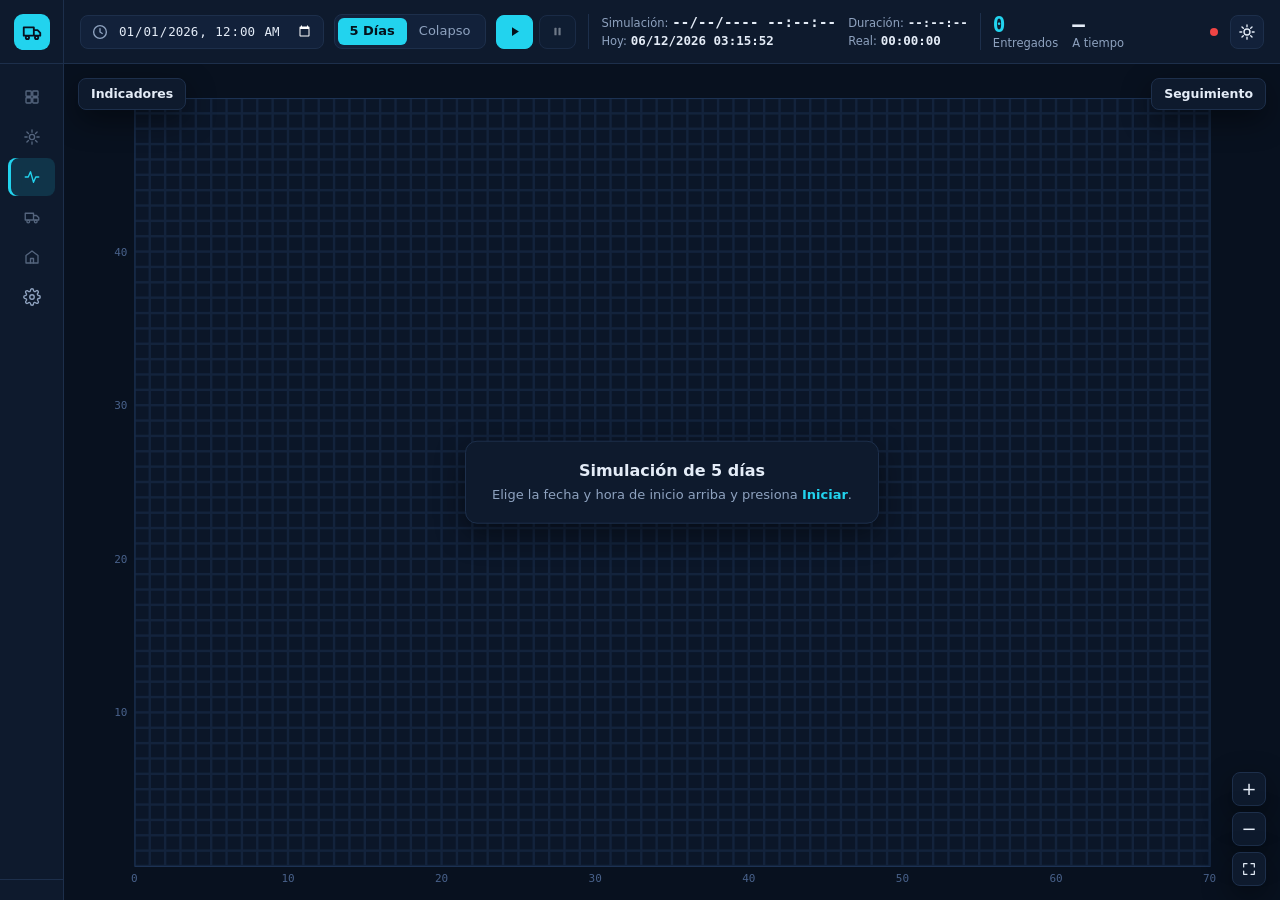
==== commit 4cfcba4c: "S12v3" ====
--- a/src/main/resources/web/index.html
+++ b/src/main/resources/web/index.html
@@ -21,13 +21,13 @@
     <nav aria-label="Secciones">
       <button class="nav-item" disabled title="Disponible en una próxima versión">
         <svg viewBox="0 0 24 24"><rect x="4" y="4" width="7" height="7" rx="1"/><rect x="13" y="4" width="7" height="7" rx="1"/><rect x="4" y="13" width="7" height="7" rx="1"/><rect x="13" y="13" width="7" height="7" rx="1"/></svg>
-        <span>Tablero</span>
+        <span>Panel de Control</span>
       </button>
       <button class="nav-item" disabled title="Disponible en una próxima versión">
         <svg viewBox="0 0 24 24"><circle cx="12" cy="12" r="3.5"/><path d="M12 2.5v3M12 18.5v3M2.5 12h3M18.5 12h3M5.2 5.2l2.1 2.1M16.7 16.7l2.1 2.1M5.2 18.8l2.1-2.1M16.7 7.3l2.1-2.1"/></svg>
         <span>Tiempo real</span>
       </button>
-      <button class="nav-item activo" aria-current="page">
+      <button class="nav-item activo" id="navSimulador" aria-current="page">
         <svg viewBox="0 0 24 24"><path d="M3 12h4l3-7 4 14 3-7h4"/></svg>
         <span>Simulador de rutas</span>
       </button>
@@ -38,13 +38,18 @@
       <button class="nav-item" disabled title="Disponible en una próxima versión">
         <svg viewBox="0 0 24 24"><path d="M4 10l8-6 8 6v10H4z"/><path d="M10 20v-6h4v6"/></svg>
         <span>Almacenes</span>
+      </button>
+      <!-- v0.5: pantalla Configuración (rúbrica B01, B02, B04, B06 a B09) -->
+      <button class="nav-item" id="navConfig" title="Mapa, almacenes, flota, averías, mantenimiento y semáforo">
+        <svg viewBox="0 0 24 24"><circle cx="12" cy="12" r="3"/><path d="M19.4 15a1.7 1.7 0 0 0 .3 1.8l.1.1a2 2 0 1 1-2.8 2.8l-.1-.1a1.7 1.7 0 0 0-1.8-.3 1.7 1.7 0 0 0-1 1.5V21a2 2 0 1 1-4 0v-.1a1.7 1.7 0 0 0-1.1-1.5 1.7 1.7 0 0 0-1.8.3l-.1.1a2 2 0 1 1-2.8-2.8l.1-.1a1.7 1.7 0 0 0 .3-1.8 1.7 1.7 0 0 0-1.5-1H3a2 2 0 1 1 0-4h.1a1.7 1.7 0 0 0 1.5-1.1 1.7 1.7 0 0 0-.3-1.8l-.1-.1a2 2 0 1 1 2.8-2.8l.1.1a1.7 1.7 0 0 0 1.8.3H9a1.7 1.7 0 0 0 1-1.5V3a2 2 0 1 1 4 0v.1a1.7 1.7 0 0 0 1 1.5 1.7 1.7 0 0 0 1.8-.3l.1-.1a2 2 0 1 1 2.8 2.8l-.1.1a1.7 1.7 0 0 0-.3 1.8V9a1.7 1.7 0 0 0 1.5 1H21a2 2 0 1 1 0 4h-.1a1.7 1.7 0 0 0-1.5 1z"/></svg>
+        <span>Configuración</span>
       </button>
     </nav>
     <div class="menu-pie">
       <button class="icono-btn" id="plegarMenu" aria-label="Plegar menú" title="Plegar menú">
         <svg viewBox="0 0 24 24"><path d="M15 6l-6 6 6 6"/></svg>
       </button>
-      <span class="version">v0.4.1</span>
+      <span class="version">v0.5.0</span>
     </div>
   </aside>
 
@@ -104,15 +109,30 @@
     </div>
 
     <!-- panel izquierdo: indicadores -->
-    <section class="panel izq" id="panelIzq" aria-label="Indicadores">
+    <section class="panel izq" id="panelIzq" aria-label="Indicadores" hidden>
       <button class="plegar" data-panel="panelIzq" aria-label="Ocultar indicadores" title="Ocultar panel">
         <svg viewBox="0 0 24 24"><path d="M15 6l-6 6 6 6"/></svg>
       </button>
+      <!-- v0.5: indicadores globales (rúbrica G01 a G04) -->
+      <div class="bloque" id="bloqueGlobal">
+        <h3>Indicadores globales</h3>
+        <div class="global" title="Paquetes a bordo de las unidades en servicio (sin mantenimiento ni averías) respecto de su capacidad total">
+          <div class="global-cab"><span>Ocupación de la flota</span><b id="gFlota" class="t-NEUTRO">—</b></div>
+          <div class="riel-g"><span id="gFlotaBarra"></span></div>
+          <small id="gFlotaDet">—</small>
+        </div>
+        <div class="global" title="Stock de los almacenes intermedios en conjunto respecto de su capacidad máxima (el central tiene abastecimiento permanente)">
+          <div class="global-cab"><span>Stock de almacenes intermedios</span><b id="gAlm" class="t-NEUTRO">—</b></div>
+          <div class="riel-g"><span id="gAlmBarra"></span></div>
+          <small id="gAlmDet">—</small>
+        </div>
+        <div id="leyendaGlobal"></div>
+      </div>
       <div class="bloque">
         <h3>Inventario de almacenes</h3>
         <div class="cab-almacenes" aria-hidden="true"><span>Almacén</span><span>Stock</span></div>
         <ul class="almacenes" id="listaAlmacenes"></ul>
-        <div class="leyenda-mini" title="Stock de los almacenes intermedios respecto de su capacidad máxima"><span class="nota">Stock</span><span><i class="p VERDE"></i><span id="lsVerde">desde 30%</span></span><span><i class="p AMBAR"></i><span id="lsAmbar">desde 10%</span></span><span><i class="p ROJO"></i><span id="lsRojo">menos de 10%</span></span></div>
+        <div class="leyenda-mini" title="Stock de los almacenes intermedios respecto de su capacidad máxima"><span class="nota">Stock</span><span><i class="p VERDE"></i><span id="lsVerde">desde 30%</span></span><span><i class="p AMBAR"></i><span id="lsAmbar">desde 10%</span></span><span><i class="p ROJO"></i><span id="lsRojo">menos de 10%</span></span><span><i class="p VACIO"></i><span>vacío</span></span></div>
       </div>
       <div class="bloque" id="bloqueLinea">
         <h3>Línea de tiempo · 5 días</h3>
@@ -138,7 +158,7 @@
         <ul class="ley">
           <li><span class="sim cian"><svg class="ico-u" viewBox="-10 -8 20 14"><path d="M-8.5 2.5v-4l3-1 2.2-3.5h7l2.8 3.5 2 1v4z" fill="currentColor" stroke="none"/><circle cx="-4.5" cy="3" r="2.2" fill="var(--superficie)" stroke="currentColor" stroke-width="1.5"/><circle cx="4.5" cy="3" r="2.2" fill="var(--superficie)" stroke="currentColor" stroke-width="1.5"/></svg><svg class="ico-u" viewBox="-10 -8 20 14"><circle cx="-5.5" cy="3" r="2.5" fill="none" stroke="currentColor" stroke-width="1.8"/><circle cx="5.5" cy="3" r="2.5" fill="none" stroke="currentColor" stroke-width="1.8"/><path d="M-6.5 .5l2-2.7 4-.6 2-1.4h2.5L6-.8 4 1.6h-6z" fill="currentColor" stroke="none"/><path d="M4.6-1l.9 4M3-4.2l.8-2.4H6" fill="none" stroke="currentColor" stroke-width="1.5"/></svg><svg class="ico-u" viewBox="-10 -8 20 14"><circle cx="-5" cy="2.5" r="3.2" fill="none" stroke="currentColor" stroke-width="1.2"/><circle cx="5" cy="2.5" r="3.2" fill="none" stroke="currentColor" stroke-width="1.2"/><path d="M-5 2.5l4-5h5l1 5M-1-2.5l1.5 5h-5.5M-2.5-5H0M4-2.5l-.5-3.5" fill="none" stroke="currentColor" stroke-width="1.2"/></svg></span><span>Auto, moto y bicicleta</span></li>
           <li><span class="sim violeta"><svg class="ico-u" viewBox="-10 -8 20 14"><path d="M-8.5 2.5v-4l3-1 2.2-3.5h7l2.8 3.5 2 1v4z" fill="currentColor" stroke="none"/><circle cx="-4.5" cy="3" r="2.2" fill="var(--superficie)" stroke="currentColor" stroke-width="1.5"/><circle cx="4.5" cy="3" r="2.2" fill="var(--superficie)" stroke="currentColor" stroke-width="1.5"/></svg></span><span>En refrigerio (1 h)</span></li>
-          <li><span class="sim gris"><svg class="ico-u" viewBox="-10 -8 20 14"><path d="M-8.5 2.5v-4l3-1 2.2-3.5h7l2.8 3.5 2 1v4z" fill="currentColor" stroke="none"/><circle cx="-4.5" cy="3" r="2.2" fill="var(--superficie)" stroke="currentColor" stroke-width="1.5"/><circle cx="4.5" cy="3" r="2.2" fill="var(--superficie)" stroke="currentColor" stroke-width="1.5"/></svg></span><span>En mantenimiento (todo el día)</span></li>
+          <li><span class="sim gris"><svg class="ico-u" viewBox="-10 -8 20 14"><path d="M-8.5 2.5v-4l3-1 2.2-3.5h7l2.8 3.5 2 1v4z" fill="currentColor" stroke="none"/><circle cx="-4.5" cy="3" r="2.2" fill="var(--superficie)" stroke="currentColor" stroke-width="1.5"/><circle cx="4.5" cy="3" r="2.2" fill="var(--superficie)" stroke="currentColor" stroke-width="1.5"/></svg></span><span>En mantenimiento preventivo</span></li>
           <li><span class="sim"><i class="dist-ley t1">1</i><i class="dist-ley t2">2</i><i class="dist-ley t3">3</i></span><span>Averiada: el distintivo indica el tipo de avería (1 ámbar, 2 naranja, 3 rojo)</span></li>
           <li><span class="sim cian anillo-trasvase-camino"><svg class="ico-u" viewBox="-10 -8 20 14"><path d="M-8.5 2.5v-4l3-1 2.2-3.5h7l2.8 3.5 2 1v4z" fill="currentColor" stroke="none"/><circle cx="-4.5" cy="3" r="2.2" fill="var(--superficie)" stroke="currentColor" stroke-width="1.5"/><circle cx="4.5" cy="3" r="2.2" fill="var(--superficie)" stroke="currentColor" stroke-width="1.5"/></svg></span><span>En camino a recoger paquetes de una averiada (trasvase)</span></li>
           <li><span class="sim cian anillo-trasvase"><svg class="ico-u" viewBox="-10 -8 20 14"><path d="M-8.5 2.5v-4l3-1 2.2-3.5h7l2.8 3.5 2 1v4z" fill="currentColor" stroke="none"/><circle cx="-4.5" cy="3" r="2.2" fill="var(--superficie)" stroke="currentColor" stroke-width="1.5"/><circle cx="4.5" cy="3" r="2.2" fill="var(--superficie)" stroke="currentColor" stroke-width="1.5"/></svg></span><span>Recogiendo paquetes de una averiada (trasvase)</span></li>
@@ -148,23 +168,58 @@
           <li><span class="sim"><i class="linea-ruta"></i></span><span>Camino hacia su próxima parada</span></li>
           <li><span class="sim"><i class="parada">1</i><i class="parada naranja">R</i><i class="parada roja">T</i><i class="parada violeta">C</i></span><span>Paradas: entregas en orden, recarga, trasvase, refrigerio</span></li>
           <li><span class="sim naranja"><svg viewBox="0 0 24 24" class="ico-casa"><circle cx="12" cy="12" r="10" fill="var(--fondo)" stroke="currentColor" stroke-width="2.4"/><path d="M12 6.5l6 5.2h-1.6V17H7.6v-5.3H6z" fill="currentColor" stroke="none"/></svg></span><span>Almacén central (abastecimiento permanente)</span></li>
-          <li><span class="sim"><span class="t-VERDE"><svg viewBox="0 0 24 24" class="ico-casa"><circle cx="12" cy="12" r="10" fill="var(--fondo)" stroke="currentColor" stroke-width="2.4"/><path d="M12 6.5l6 5.2h-1.6V17H7.6v-5.3H6z" fill="currentColor" stroke="none"/></svg></span><span class="t-AMBAR"><svg viewBox="0 0 24 24" class="ico-casa"><circle cx="12" cy="12" r="10" fill="var(--fondo)" stroke="currentColor" stroke-width="2.4"/><path d="M12 6.5l6 5.2h-1.6V17H7.6v-5.3H6z" fill="currentColor" stroke="none"/></svg></span><span class="t-ROJO"><svg viewBox="0 0 24 24" class="ico-casa"><circle cx="12" cy="12" r="10" fill="var(--fondo)" stroke="currentColor" stroke-width="2.4"/><path d="M12 6.5l6 5.2h-1.6V17H7.6v-5.3H6z" fill="currentColor" stroke="none"/></svg></span></span><span>Almacén intermedio, color según su stock</span></li>
+          <li><span class="sim"><span class="t-VERDE"><svg viewBox="0 0 24 24" class="ico-casa"><circle cx="12" cy="12" r="10" fill="var(--fondo)" stroke="currentColor" stroke-width="2.4"/><path d="M12 6.5l6 5.2h-1.6V17H7.6v-5.3H6z" fill="currentColor" stroke="none"/></svg></span><span class="t-AMBAR"><svg viewBox="0 0 24 24" class="ico-casa"><circle cx="12" cy="12" r="10" fill="var(--fondo)" stroke="currentColor" stroke-width="2.4"/><path d="M12 6.5l6 5.2h-1.6V17H7.6v-5.3H6z" fill="currentColor" stroke="none"/></svg></span><span class="t-ROJO"><svg viewBox="0 0 24 24" class="ico-casa"><circle cx="12" cy="12" r="10" fill="var(--fondo)" stroke="currentColor" stroke-width="2.4"/><path d="M12 6.5l6 5.2h-1.6V17H7.6v-5.3H6z" fill="currentColor" stroke="none"/></svg></span></span><span>Almacén intermedio, color según su stock (gris: vacío)</span></li>
+          <li><span class="sim"><i class="barra-carga VERDE"></i><i class="barra-carga AMBAR"></i><i class="barra-carga ROJO"></i><i class="barra-carga VACIO"></i></span><span id="leyCarga">Carga de la unidad (barra bajo el ícono)</span></li>
           <li><span class="sim"><i class="p VERDE"></i><i class="p AMBAR"></i><i class="p ROJO"></i></span><span>Pedido, según plazo transcurrido</span></li>
+          <li><span class="sim"><span class="flecha-ley">⟲</span></span><span>El ícono de la unidad gira según la dirección en que avanza</span></li>
           <li><span class="sim"><i class="p ROJO vencido"></i></span><span>Pedido vencido</span></li>
           <li><span class="sim"><i class="linea-bloqueo"></i></span><span>Calle bloqueada</span></li>
         </ul>
       </details>
     </section>
-    <button class="reabrir izq" data-panel="panelIzq" hidden aria-label="Mostrar indicadores">Indicadores</button>
+    <button class="reabrir izq" data-panel="panelIzq" aria-label="Mostrar indicadores">Indicadores</button>
 
     <!-- panel derecho: rastreo de entregas -->
-    <section class="panel der" id="panelDer" aria-label="Rastreo de entregas y averías">
+    <section class="panel der" id="panelDer" aria-label="Pedidos, unidades, almacenes y averías" hidden>
       <button class="plegar" data-panel="panelDer" aria-label="Ocultar rastreo" title="Ocultar panel">
         <svg viewBox="0 0 24 24"><path d="M9 6l6 6-6 6"/></svg>
       </button>
       <h2 id="tituloDer">Rastreo de entregas</h2>
+      <!-- v0.5: filtros globales del mapa (rúbrica D05, D06 y D07) -->
+      <details class="filtros" id="filtros">
+        <summary><span>Filtros del mapa</span><b id="nFiltros" hidden></b></summary>
+        <div class="fila-filtro" role="group" aria-label="Tipo de unidad">
+          <span>Tipo de unidad</span>
+          <div class="botones-filtro" id="fTipo">
+            <button class="bf activo" data-v="AUTO" aria-pressed="true">Auto</button>
+            <button class="bf activo" data-v="MOTO" aria-pressed="true">Moto</button>
+            <button class="bf activo" data-v="BICI" aria-pressed="true">Bicicleta</button>
+          </div>
+        </div>
+        <div class="fila-filtro" role="group" aria-label="Carga de las unidades">
+          <span>Carga de las unidades</span>
+          <div class="botones-filtro" id="fCarga">
+            <button class="bf activo" data-v="VERDE" aria-pressed="true" title="Bien cargada"><i class="p VERDE"></i>Alta</button>
+            <button class="bf activo" data-v="AMBAR" aria-pressed="true" title="Poca carga"><i class="p AMBAR"></i>Media</button>
+            <button class="bf activo" data-v="ROJO" aria-pressed="true" title="Casi sin carga"><i class="p ROJO"></i>Baja</button>
+            <button class="bf activo" data-v="VACIO" aria-pressed="true" title="Sin carga"><i class="p VACIO"></i>Vacía</button>
+          </div>
+        </div>
+        <div class="fila-filtro" role="group" aria-label="Stock de los almacenes intermedios">
+          <span>Stock de almacenes intermedios</span>
+          <div class="botones-filtro" id="fAlmacen">
+            <button class="bf activo" data-v="VERDE" aria-pressed="true" title="Bastante stock"><i class="p VERDE"></i>Alto</button>
+            <button class="bf activo" data-v="AMBAR" aria-pressed="true" title="Poco stock"><i class="p AMBAR"></i>Medio</button>
+            <button class="bf activo" data-v="ROJO" aria-pressed="true" title="Muy poco stock"><i class="p ROJO"></i>Bajo</button>
+            <button class="bf activo" data-v="VACIO" aria-pressed="true" title="Sin stock"><i class="p VACIO"></i>Vacío</button>
+          </div>
+        </div>
+        <button class="limpiar-filtros" id="limpiarFiltros" type="button">Mostrar todo</button>
+      </details>
       <div class="pestanas" role="tablist" aria-label="Listas del panel">
         <button class="pestana activa" role="tab" id="tabPedidos" aria-selected="true" aria-controls="vistaPedidos">Pedidos <b id="nPedidos">0</b></button>
+        <button class="pestana" role="tab" id="tabUnidades" aria-selected="false" aria-controls="vistaUnidades">Unidades <b id="nUnidades">0</b></button>
+        <button class="pestana" role="tab" id="tabAlmacenes" aria-selected="false" aria-controls="vistaAlmacenes">Almacenes</button>
         <button class="pestana" role="tab" id="tabAverias" aria-selected="false" aria-controls="vistaAverias">Averías <b id="nAverias">0</b></button>
       </div>
       <div class="buscador">
@@ -173,9 +228,41 @@
         <button class="limpiar" id="limpiarBuscar" hidden aria-label="Quitar el filtro" title="Quitar el filtro">×</button>
       </div>
       <div class="vista" id="vistaPedidos" role="tabpanel" aria-labelledby="tabPedidos">
-        <div class="leyenda-mini leyenda-pedidos"><span class="nota">Plazo transcurrido</span><span><i class="p VERDE"></i>&lt;50%</span><span><i class="p AMBAR"></i>50–80%</span><span><i class="p ROJO"></i>&gt;80% o vencido</span></div>
+        <div class="leyenda-mini leyenda-pedidos" id="leyendaPedidos"><span class="nota">Plazo transcurrido</span><span><i class="p VERDE"></i>&lt;50%</span><span><i class="p AMBAR"></i>50–80%</span><span><i class="p ROJO"></i>&gt;80% o vencido</span></div>
         <div class="cabecera-lista"><span id="etiquetaLista">En curso</span><b id="cuentaPedidos">0 pedidos</b></div>
         <ul class="pedidos" id="listaPedidos"></ul>
+      </div>
+      <!-- v0.5: lista de unidades de transporte (rúbrica E02 a E07, E13 a E15 y F01) -->
+      <div class="vista" id="vistaUnidades" role="tabpanel" aria-labelledby="tabUnidades" hidden>
+        <div class="controles-lista">
+          <label class="campo-mini"><span>Ordenar por</span>
+            <select id="ordenUnidades" aria-label="Ordenar unidades">
+              <option value="codigo">Código</option>
+              <option value="ocupacion-desc">Ocupación (mayor a menor)</option>
+              <option value="ocupacion-asc">Ocupación (menor a mayor)</option>
+              <option value="salida-asc">Hora de salida (más antigua primero)</option>
+              <option value="salida-desc">Hora de salida (más reciente primero)</option>
+              <option value="llegada-asc">Hora de llegada a su destino (más próxima primero)</option>
+              <option value="llegada-desc">Hora de llegada a su destino (más lejana primero)</option>
+            </select>
+          </label>
+          <div class="busqueda-min" role="group" aria-label="Buscar unidades por minutos">
+            <select id="minCriterio" aria-label="Criterio de minutos">
+              <option value="destino-llegada">Llega a su destino en</option>
+              <option value="destino-salida">Sale de su destino en</option>
+              <option value="origen-salida">Salió de su almacén hace</option>
+              <option value="origen-llegada">Llega a un almacén en</option>
+            </select>
+            <span>≤</span><input id="minValor" type="number" min="0" step="5" placeholder="min" aria-label="Minutos como máximo"><span>min</span>
+          </div>
+        </div>
+        <div class="leyenda-mini" id="leyendaCargaLista"></div>
+        <div class="cabecera-lista"><span id="etiquetaUnidades">Unidades</span><b id="cuentaUnidades">0 unidades</b></div>
+        <ul class="pedidos unidades" id="listaUnidades"></ul>
+      </div>
+      <!-- v0.5: lista de almacenes con sus envíos (rúbrica E18 a E22 y F05) -->
+      <div class="vista" id="vistaAlmacenes" role="tabpanel" aria-labelledby="tabAlmacenes" hidden>
+        <ul class="pedidos lista-almacenes" id="listaAlmacenesDer"></ul>
       </div>
       <!-- v03: unidades averiadas por tipo e historial de averías del escenario -->
       <div class="vista" id="vistaAverias" role="tabpanel" aria-labelledby="tabAverias" hidden>
@@ -186,7 +273,7 @@
         <ul class="averias" id="listaAverias"></ul>
       </div>
     </section>
-    <button class="reabrir der" data-panel="panelDer" hidden aria-label="Mostrar rastreo">Rastreo</button>
+    <button class="reabrir der" data-panel="panelDer" aria-label="Mostrar el panel de seguimiento">Seguimiento</button>
 
     <!-- detalle del elemento seleccionado -->
     <section class="detalle" id="detalle" hidden aria-live="polite">
@@ -205,6 +292,25 @@
       </button>
     </div>
 
+    <!-- v0.5: pantalla Configuración: se abre desde el menú izquierdo sobre el mapa, que sigue corriendo detrás -->
+    <section class="config" id="vistaConfig" hidden aria-label="Configuración">
+      <header class="config-cab">
+        <div>
+          <h2>Configuración</h2>
+          <p class="nota">Los cambios se guardan en <code id="cfgArchivo">config.properties</code> y afectan a todos los navegadores conectados. Cada campo indica cuándo se aplica.</p>
+          <div class="config-leyenda"><span><i class="badge AHORA">Ahora</i>en la simulación en curso</span><span><i class="badge CICLO">Siguiente ciclo</i>en el siguiente ciclo de planificación</span><span><i class="badge INICIO">Al iniciar</i>al iniciar la próxima simulación</span></div>
+        </div>
+        <div class="config-acciones">
+          <button class="btn" id="cfgRestaurar" type="button">Restaurar valores por defecto</button>
+          <button class="btn" id="cfgDescartar" type="button" disabled>Descartar cambios</button>
+          <button class="btn primario" id="cfgGuardar" type="button" disabled>Guardar</button>
+          <button class="btn" id="cfgCerrar" type="button">Volver al simulador</button>
+        </div>
+      </header>
+      <p class="aviso-cfg" id="cfgAviso" hidden></p>
+      <div class="config-secciones" id="cfgSecciones"><p class="nota">Cargando…</p></div>
+    </section>
+
     <div class="avisos" id="avisos" aria-live="polite"></div>
   </main>
 </div>
@@ -215,6 +321,8 @@
   <p id="finPeriodo" class="nota"></p>
   <div id="finColapso" hidden></div>
   <div class="fin-grid" id="finGrid"></div>
+  <!-- v0.5: reporte de la última planificación estable (rúbrica G08 y G10) -->
+  <section class="fin-plan" id="finPlan" hidden></section>
   <div class="modal-acciones">
     <button class="btn" id="finCerrar">Ver el mapa</button>
     <button class="btn primario" id="finNueva">Nueva simulación</button>
@@ -246,6 +354,16 @@
   </div>
 </dialog>
 
+<!-- v0.5: confirmación al guardar o restaurar la configuración -->
+<dialog class="modal" id="modalCfg" aria-labelledby="cfgConfTitulo">
+  <h2 id="cfgConfTitulo">¿Guardar la configuración?</h2>
+  <div id="cfgResumen" class="cfg-resumen"></div>
+  <div class="modal-acciones">
+    <button class="btn" id="cfgNo">Cancelar</button>
+    <button class="btn primario" id="cfgSi">Guardar</button>
+  </div>
+</dialog>
+
 <!-- confirmación para reemplazar una simulación en curso -->
 <dialog class="modal" id="modalConfirmar" aria-labelledby="confTitulo">
   <h2 id="confTitulo">¿Iniciar una nueva simulación?</h2>
--- a/src/main/resources/web/estilos.css
+++ b/src/main/resources/web/estilos.css
@@ -185,7 +185,7 @@
   backdrop-filter: blur(6px);
 }
 .panel.izq { left: 14px; width: 250px; max-height: calc(100% - 28px); overflow-y: auto; }
-.panel.der { right: 14px; width: 300px; bottom: 14px; display: flex; flex-direction: column; padding: 14px 14px 0; }
+.panel.der { right: 14px; width: 340px; bottom: 14px; display: flex; flex-direction: column; padding: 14px 14px 0; }
 .panel h2 { margin: 0 28px 10px 0; font-size: 15px; font-weight: 650; }
 .panel h3 { margin: 0 0 8px; font-size: 11px; font-weight: 650; letter-spacing: .9px; text-transform: uppercase; color: var(--texto-2); }
 .plegar { position: absolute; top: 8px; right: 8px; width: 24px; height: 24px; border: 0; background: none; color: var(--texto-3); cursor: pointer; border-radius: 6px; display: grid; place-items: center; }
@@ -208,7 +208,9 @@
 .almacenes .pct { font-size: 12.5px; font-weight: 600; }
 .p { display: inline-block; width: 9px; height: 9px; border-radius: 50%; background: var(--texto-3); flex: none; }
 .p.VERDE { background: var(--verde); } .p.AMBAR { background: var(--ambar); } .p.ROJO { background: var(--rojo); }
-.t-VERDE { color: var(--verde); } .t-AMBAR { color: var(--ambar); } .t-ROJO { color: var(--rojo); } .t-NEUTRO { color: var(--texto); }
+/* v0.5: "vacío" del semáforo: gris y hueco */
+.p.VACIO { background: transparent; box-shadow: inset 0 0 0 1.6px var(--gris); }
+.t-VERDE { color: var(--verde); } .t-AMBAR { color: var(--ambar); } .t-ROJO { color: var(--rojo); } .t-NEUTRO { color: var(--texto); } .t-VACIO { color: var(--gris); }
 .leyenda-mini { display: flex; flex-wrap: wrap; gap: 4px 10px; margin-top: 10px; color: var(--texto-3); font-size: 11px; align-items: center; }
 .leyenda-mini span { display: inline-flex; align-items: center; gap: 4px; white-space: nowrap; }
 .leyenda-mini .p { width: 7px; height: 7px; }
@@ -320,7 +322,7 @@
 .tooltip b { font-size: 12.5px; }
 .tooltip span { color: var(--texto-2); }
 
-.zoom { position: absolute; bottom: 14px; right: 328px; display: flex; flex-direction: column; gap: 6px; }
+.zoom { position: absolute; bottom: 14px; right: 368px; display: flex; flex-direction: column; gap: 6px; }
 #panelDer[hidden] ~ .zoom { right: 14px; }
 .zoom .icono-btn { background: var(--superficie); box-shadow: var(--sombra); }
 .zoom svg { width: 16px; height: 16px; }
@@ -516,3 +518,151 @@
 @media (prefers-reduced-motion: reduce) {
   *, *::before, *::after { animation: none !important; transition: none !important; }
 }
+
+/* ================================================================ v0.5 */
+/* indicadores globales (G01 a G04) */
+.global { display: flex; flex-direction: column; gap: 4px; margin-bottom: 10px; }
+.global-cab { display: flex; justify-content: space-between; align-items: baseline; gap: 8px; font-size: 12.5px; }
+.global-cab span { color: var(--texto-2); }
+.global-cab b { font: 650 17px "Cascadia Mono", Consolas, ui-monospace, monospace; }
+.riel-g { height: 6px; border-radius: 3px; background: var(--borde); overflow: hidden; }
+.riel-g span { display: block; height: 100%; width: 0; border-radius: 3px; background: var(--gris); transition: width .4s; }
+.riel-g span.VERDE { background: var(--verde); } .riel-g span.AMBAR { background: var(--ambar); } .riel-g span.ROJO { background: var(--rojo); }
+.global small { color: var(--texto-3); font-size: 11px; }
+
+/* barra de carga bajo el ícono (leyenda) */
+.barra-carga { display: inline-block; width: 12px; height: 4px; border-radius: 2px; background: var(--gris); }
+.barra-carga.VERDE { background: var(--verde); } .barra-carga.AMBAR { background: var(--ambar); } .barra-carga.ROJO { background: var(--rojo); }
+.barra-carga.VACIO { background: transparent; box-shadow: inset 0 0 0 1.2px var(--gris); }
+.flecha-ley { color: var(--cian); font-size: 15px; line-height: 1; }
+
+/* filtros globales del mapa (D05 a D07) */
+.filtros { flex: none; margin: 0 0 10px; border: 1px solid var(--borde); border-radius: 8px; background: var(--superficie-2); padding: 6px 10px; font-size: 12px; }
+.filtros summary { list-style: none; cursor: pointer; display: flex; align-items: center; justify-content: space-between; gap: 8px; font-weight: 600; color: var(--texto-2); }
+.filtros summary::-webkit-details-marker { display: none; }
+.filtros summary::after { content: ""; width: 6px; height: 6px; border-right: 1.6px solid var(--texto-3); border-bottom: 1.6px solid var(--texto-3); transform: rotate(45deg); margin: -3px 2px 0 auto; }
+.filtros[open] summary::after { transform: rotate(225deg); margin-top: 3px; }
+.filtros summary b { padding: 0 7px; border-radius: 9px; background: var(--cian); color: #04121c; font: 600 11px "Cascadia Mono", Consolas, ui-monospace, monospace; line-height: 17px; }
+.fila-filtro { display: flex; flex-direction: column; gap: 4px; margin-top: 8px; }
+.fila-filtro > span { color: var(--texto-3); font-size: 11px; }
+.botones-filtro { display: flex; flex-wrap: wrap; gap: 4px; }
+.bf { display: inline-flex; align-items: center; gap: 5px; border: 1px solid var(--borde); border-radius: 6px; background: var(--superficie); color: var(--texto-3); padding: 3px 8px; font-size: 11.5px; cursor: pointer; }
+.bf .p { width: 8px; height: 8px; opacity: .45; }
+.bf.activo { border-color: var(--cian); color: var(--texto); background: var(--cian-suave); }
+.bf.activo .p { opacity: 1; }
+.limpiar-filtros { margin-top: 8px; border: 0; background: none; color: var(--cian); font-size: 11.5px; cursor: pointer; padding: 0; }
+
+/* pestañas: 4 en el panel derecho */
+.pestana { font-size: 12px; padding: 5px 4px; gap: 4px; }
+.pestana b { min-width: 16px; padding: 0 5px; font-size: 10.5px; }
+
+/* lista de unidades (E02 a E07, E13 a E15) */
+.controles-lista { display: flex; flex-direction: column; gap: 6px; margin: 8px 0 4px; flex: none; font-size: 12px; }
+.campo-mini { display: flex; align-items: center; gap: 6px; color: var(--texto-2); }
+.campo-mini select, .busqueda-min select, .busqueda-min input { border: 1px solid var(--borde); border-radius: 6px; background: var(--superficie-2); color: var(--texto); font-size: 12px; padding: 3px 6px; }
+.campo-mini select { flex: 1; min-width: 0; }
+.busqueda-min { display: flex; align-items: center; gap: 5px; color: var(--texto-2); }
+.busqueda-min select { flex: 1; min-width: 0; }
+.busqueda-min input { width: 58px; }
+.unidad-fila { display: grid; grid-template-columns: 1fr auto; gap: 3px 8px; }
+.unidad-fila .cod { display: inline-flex; align-items: center; gap: 6px; font: 650 13px "Cascadia Mono", Consolas, ui-monospace, monospace; }
+.unidad-fila .cod .ico-u { width: 20px; height: 13px; color: var(--cian); }
+.unidad-fila .carga { justify-self: end; display: inline-flex; align-items: center; gap: 6px; font: 600 12px "Cascadia Mono", Consolas, ui-monospace, monospace; }
+.unidad-fila .linea { grid-column: 1 / -1; color: var(--texto-2); font-size: 11.5px; }
+.unidad-fila .linea b { color: var(--texto); font-weight: 600; }
+.unidad-fila .riel-c { grid-column: 1 / -1; height: 4px; border-radius: 2px; background: var(--borde); overflow: hidden; }
+.unidad-fila .riel-c span { display: block; height: 100%; background: var(--gris); }
+.unidad-fila .riel-c span.VERDE { background: var(--verde); } .unidad-fila .riel-c span.AMBAR { background: var(--ambar); } .unidad-fila .riel-c span.ROJO { background: var(--rojo); }
+.envios-u { grid-column: 1 / -1; list-style: none; margin: 4px 0 0; padding: 6px 0 0; border-top: 1px dashed var(--borde); display: flex; flex-direction: column; gap: 3px; font-size: 11.5px; color: var(--texto-2); }
+.envios-u b { color: var(--texto); }
+.envios-u code, .envio code, .alm-lista code { font: 11px "Cascadia Mono", Consolas, ui-monospace, monospace; color: var(--cian); }
+
+/* envíos de un pedido (E31, F02, F03) */
+.envios { grid-column: 1 / -1; display: flex; flex-direction: column; gap: 3px; margin-top: 2px; }
+.envio { display: grid; grid-template-columns: auto 1fr; gap: 0 6px; align-items: center; font-size: 11px; color: var(--texto-2); border-radius: 6px; padding: 2px 4px; margin: 0 -4px; }
+.envio:hover { background: var(--superficie); }
+.envio.sel { background: var(--cian-suave); }
+.envio .det { line-height: 1.35; }
+.detalle .envios-tabla { width: 100%; border-collapse: collapse; margin-top: 8px; font-size: 11.5px; }
+.detalle .envios-tabla th { text-align: left; color: var(--texto-3); font-weight: 600; padding: 2px 4px; border-bottom: 1px solid var(--borde); }
+.detalle .envios-tabla td { padding: 3px 4px; border-bottom: 1px solid var(--borde); vertical-align: top; }
+.detalle .envios-tabla tr.fila-envio { cursor: pointer; }
+.detalle .envios-tabla tr.fila-envio:hover td { background: var(--superficie-2); }
+.detalle .envios-tabla tr.sel td { background: var(--cian-suave); }
+.detalle .ver-todas { margin-top: 6px; border: 0; background: none; color: var(--cian); cursor: pointer; padding: 0; font-size: 12px; }
+
+/* lista de almacenes (E18 a E22, F05) */
+.alm-card { border: 1px solid var(--borde); border-radius: 10px; padding: 9px 11px; background: var(--superficie-2); display: flex; flex-direction: column; gap: 4px; }
+.alm-card.sel { border-color: var(--cian); box-shadow: 0 0 0 1px var(--cian) inset; }
+.alm-cab { display: flex; align-items: center; gap: 8px; cursor: pointer; font-weight: 650; font-size: 13px; }
+.alm-cab .pct { margin-left: auto; font: 650 13px "Cascadia Mono", Consolas, ui-monospace, monospace; }
+.alm-card .sub { color: var(--texto-3); font-size: 11.5px; }
+.alm-card details { border-top: 1px solid var(--borde); padding-top: 4px; }
+.alm-card summary { cursor: pointer; font-size: 12px; color: var(--texto-2); display: flex; justify-content: space-between; gap: 6px; }
+.alm-card summary b { color: var(--texto); font-weight: 600; }
+.alm-lista { list-style: none; margin: 4px 0 2px; padding: 0; display: flex; flex-direction: column; gap: 3px; font-size: 11.5px; color: var(--texto-2); max-height: 220px; overflow-y: auto; }
+.alm-lista li { line-height: 1.35; }
+.alm-lista b { color: var(--texto); font-weight: 600; }
+.alm-lista .vacia { color: var(--texto-3); }
+
+/* reporte de la última planificación estable (G08, G10) */
+.fin-plan { margin-top: 14px; border-top: 1px solid var(--borde); padding-top: 10px; }
+.fin-plan h3 { margin: 0 0 4px; font-size: 12px; text-transform: uppercase; letter-spacing: .04em; color: var(--texto-2); }
+.fin-plan .nota { margin: 0 0 8px; }
+.fin-plan .acciones-plan { display: flex; gap: 8px; margin-bottom: 8px; flex-wrap: wrap; }
+.fin-plan .acciones-plan a.btn { text-decoration: none; }
+.fin-plan details { border: 1px solid var(--borde); border-radius: 8px; padding: 4px 8px; margin-bottom: 4px; background: var(--superficie-2); }
+.fin-plan summary { cursor: pointer; font-size: 12.5px; display: flex; gap: 8px; align-items: center; }
+.fin-plan summary small { color: var(--texto-3); margin-left: auto; }
+.fin-plan table { width: 100%; border-collapse: collapse; font-size: 11.5px; margin: 4px 0; }
+.fin-plan th { text-align: left; color: var(--texto-3); font-weight: 600; padding: 2px 4px; border-bottom: 1px solid var(--borde); }
+.fin-plan td { padding: 2px 4px; border-bottom: 1px solid var(--borde); }
+.fin-plan .lista-plan { max-height: 300px; overflow-y: auto; }
+
+/* v0.5: el reporte final muestra la última planificación: modal más ancho */
+#modalFin { width: min(760px, calc(100% - 32px)); max-height: calc(100% - 40px); }
+/* v0.5: en la pestaña Almacenes la casita toma el color del semáforo (el central sigue naranja) */
+.alm-cab .t-VERDE .casa-mini { color: var(--verde); } .alm-cab .t-AMBAR .casa-mini { color: var(--ambar); }
+.alm-cab .t-ROJO .casa-mini { color: var(--rojo); } .alm-cab .t-VACIO .casa-mini { color: var(--gris); }
+
+/* ================================================================ v0.5: pantalla Configuración */
+.config { position: absolute; inset: 0; z-index: 7; background: var(--fondo); overflow-y: auto; padding: 20px 24px 40px; }
+.config-cab { display: flex; justify-content: space-between; align-items: flex-start; gap: 16px; flex-wrap: wrap; margin-bottom: 14px; }
+.config-cab h2 { margin: 0 0 4px; font-size: 20px; }
+.config-cab .nota { margin: 0 0 8px; color: var(--texto-2); font-size: 13px; }
+.config-cab code { font: 12px "Cascadia Mono", Consolas, ui-monospace, monospace; color: var(--cian); }
+.config-acciones { display: flex; gap: 8px; flex-wrap: wrap; }
+.config-leyenda { display: flex; flex-wrap: wrap; gap: 6px 16px; font-size: 12px; color: var(--texto-2); }
+.config-leyenda span { display: inline-flex; align-items: center; gap: 6px; }
+.badge { font-style: normal; font-size: 10.5px; font-weight: 700; padding: 1px 7px; border-radius: 5px; white-space: nowrap; }
+.badge.AHORA { background: rgba(34, 197, 94, .15); color: var(--verde); }
+.badge.CICLO { background: var(--cian-suave); color: var(--cian); }
+.badge.INICIO { background: rgba(245, 158, 11, .15); color: var(--ambar); }
+.aviso-cfg { margin: 0 0 12px; padding: 8px 12px; border-radius: 8px; border-left: 4px solid var(--ambar); background: var(--superficie); font-size: 13px; }
+.config-secciones { display: grid; grid-template-columns: repeat(auto-fill, minmax(340px, 1fr)); gap: 14px; align-items: start; }
+.cfg-card { background: var(--superficie); border: 1px solid var(--borde); border-radius: 12px; padding: 14px 16px; }
+.cfg-card h3 { margin: 0 0 2px; font-size: 14px; display: flex; align-items: center; gap: 8px; }
+.cfg-card h3 .item { margin-left: auto; font: 600 11px "Cascadia Mono", Consolas, ui-monospace, monospace; color: var(--texto-3); }
+.cfg-card > .nota { margin: 0 0 10px; font-size: 12px; color: var(--texto-2); }
+.cfg-grupo { border-top: 1px solid var(--borde); padding-top: 8px; margin-top: 8px; }
+.cfg-grupo h4 { margin: 0 0 6px; font-size: 12.5px; color: var(--texto); }
+.cfg-campos { display: grid; grid-template-columns: 1fr 1fr; gap: 8px 12px; }
+.cfg-campo { display: flex; flex-direction: column; gap: 3px; font-size: 12px; }
+.cfg-campo.ancho { grid-column: 1 / -1; }
+.cfg-et { display: flex; align-items: center; gap: 6px; color: var(--texto-2); flex-wrap: wrap; }
+.cfg-entrada { display: flex; align-items: center; gap: 6px; }
+.cfg-entrada input[type=number], .cfg-entrada input[type=time] { width: 100%; min-width: 0; border: 1px solid var(--borde); border-radius: 6px; background: var(--superficie-2); color: var(--texto); padding: 5px 7px; font: 13px "Cascadia Mono", Consolas, ui-monospace, monospace; }
+.cfg-entrada input.eje { width: 64px; }
+.cfg-entrada input[type=checkbox] { width: 16px; height: 16px; accent-color: var(--cian); }
+.cfg-entrada .unidad { color: var(--texto-3); white-space: nowrap; }
+.cfg-campo.cambiado input { border-color: var(--cian); box-shadow: 0 0 0 1px var(--cian) inset; }
+.cfg-campo.error input { border-color: var(--rojo); box-shadow: 0 0 0 1px var(--rojo) inset; }
+.cfg-error { color: var(--rojo); font-size: 11.5px; }
+.cfg-ayuda { color: var(--texto-3); font-size: 11px; }
+.cfg-defecto { color: var(--texto-3); font-size: 11px; }
+.cfg-resumen { font-size: 13px; color: var(--texto-2); }
+.cfg-resumen h4 { margin: 10px 0 4px; font-size: 12.5px; color: var(--texto); display: flex; gap: 8px; align-items: center; }
+.cfg-resumen ul { margin: 0; padding-left: 18px; }
+@media (max-width: 760px) { .config { padding: 14px 12px 30px; } .cfg-campos { grid-template-columns: 1fr; } }
+/* v0.5: el botón principal deshabilitado se distingue claramente */
+.btn.primario:disabled { background: var(--superficie-2); border-color: var(--borde); color: var(--texto-3); opacity: 1; }
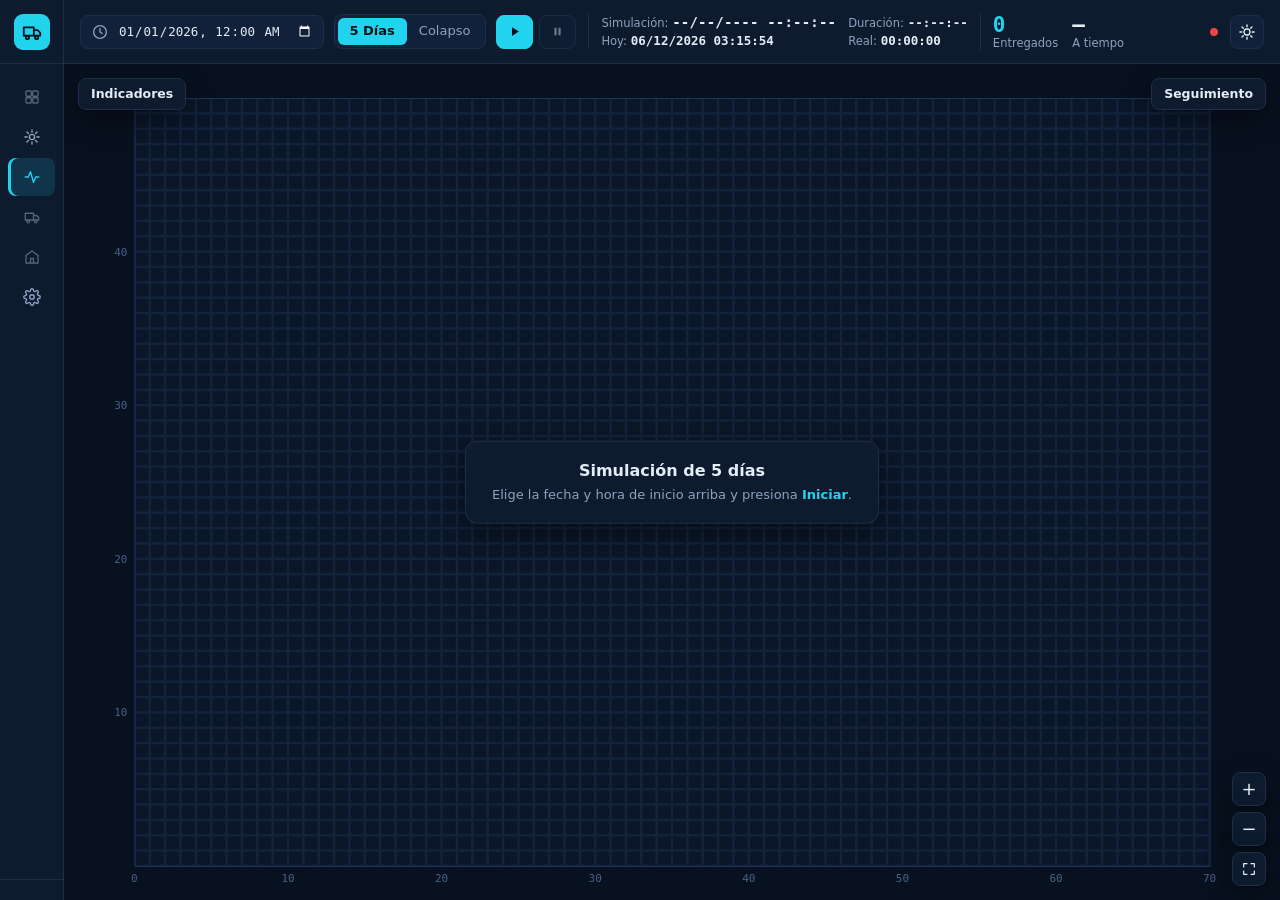
==== commit 951b8cc7: "rutapaqS13v1 (1/2): código fuente" ====
--- a/src/main/resources/web/index.html
+++ b/src/main/resources/web/index.html
@@ -23,7 +23,8 @@
         <svg viewBox="0 0 24 24"><rect x="4" y="4" width="7" height="7" rx="1"/><rect x="13" y="4" width="7" height="7" rx="1"/><rect x="4" y="13" width="7" height="7" rx="1"/><rect x="13" y="13" width="7" height="7" rx="1"/></svg>
         <span>Panel de Control</span>
       </button>
-      <button class="nav-item" disabled title="Disponible en una próxima versión">
+      <!-- S13v1: operación día a día (corre siempre, a la hora actual de Lima) -->
+      <button class="nav-item" id="navTiempoReal" title="Operación día a día: hora actual, pedidos y averías registrados en línea">
         <svg viewBox="0 0 24 24"><circle cx="12" cy="12" r="3.5"/><path d="M12 2.5v3M12 18.5v3M2.5 12h3M18.5 12h3M5.2 5.2l2.1 2.1M16.7 16.7l2.1 2.1M5.2 18.8l2.1-2.1M16.7 7.3l2.1-2.1"/></svg>
         <span>Tiempo real</span>
       </button>
@@ -49,39 +50,50 @@
       <button class="icono-btn" id="plegarMenu" aria-label="Plegar menú" title="Plegar menú">
         <svg viewBox="0 0 24 24"><path d="M15 6l-6 6 6 6"/></svg>
       </button>
-      <span class="version">v0.5.0</span>
+      <span class="version">rutapaqS13v1</span>
     </div>
   </aside>
 
   <!-- ============================== barra superior -->
   <header class="barra">
     <div class="grupo-control">
-      <label class="campo-fecha" title="Fecha y hora de inicio de la simulación">
+      <label class="campo-fecha solo-sim" title="Fecha y hora de inicio de la simulación">
         <svg viewBox="0 0 24 24" aria-hidden="true"><circle cx="12" cy="12" r="8.5"/><path d="M12 7.5V12l3 2"/></svg>
         <input id="fecha" type="datetime-local" step="60" aria-label="Fecha y hora de inicio">
       </label>
-      <div class="segmentado" role="group" aria-label="Modo de simulación">
+      <div class="segmentado solo-sim" role="group" aria-label="Modo de simulación">
         <button class="seg activo" id="modo5d" aria-pressed="true">5 Días</button>
         <button class="seg" id="modoColapso" aria-pressed="false" title="Simulación hasta el colapso: continúa hasta que un pedido no se entregue a tiempo">Colapso</button>
       </div>
+      <!-- S13v1: en Tiempo real no hay fecha de inicio ni modo; se registran pedidos y se cierran las operaciones (G09) -->
+      <span class="etiqueta-modo solo-diario" title="Operación día a día: el reloj es la fecha y hora actual">Tiempo real</span>
       <div class="controles">
-        <button class="btn primario" id="btnIniciar" title="Iniciar" aria-label="Iniciar">
+        <button class="btn primario solo-diario" id="btnRegistrarPedido" title="Registrar un pedido en este momento">
+          <svg viewBox="0 0 24 24" aria-hidden="true"><path d="M11 5h2v6h6v2h-6v6h-2v-6H5v-2h6z"/></svg><span>Registrar pedido</span>
+        </button>
+        <button class="btn solo-diario" id="btnCerrarOp" title="Cerrar las operaciones y ver el reporte de la última planificación">
+          <svg viewBox="0 0 24 24" aria-hidden="true"><rect x="6.5" y="6.5" width="11" height="11" rx="1.5"/></svg><span>Cerrar operaciones</span>
+        </button>
+        <button class="btn solo-diario" id="btnReabrirOp" hidden title="Abrir una nueva operación desde la hora actual">
+          <svg viewBox="0 0 24 24" aria-hidden="true"><path d="M8 5l11 7-11 7z"/></svg><span>Reabrir operaciones</span>
+        </button>
+        <button class="btn primario solo-sim" id="btnIniciar" title="Iniciar" aria-label="Iniciar">
           <svg viewBox="0 0 24 24" aria-hidden="true"><path d="M8 5l11 7-11 7z"/></svg><span>Iniciar</span>
         </button>
-        <button class="btn" id="btnDetener" disabled title="Detener" aria-label="Detener">
+        <button class="btn solo-sim" id="btnDetener" disabled title="Detener" aria-label="Detener">
           <svg viewBox="0 0 24 24" aria-hidden="true"><rect x="7" y="6" width="3.5" height="12" rx="1"/><rect x="13.5" y="6" width="3.5" height="12" rx="1"/></svg><span>Detener</span>
         </button>
-        <button class="btn" id="btnReanudar" hidden title="Reanudar" aria-label="Reanudar">
+        <button class="btn solo-sim" id="btnReanudar" hidden title="Reanudar" aria-label="Reanudar">
           <svg viewBox="0 0 24 24" aria-hidden="true"><path d="M8 5l11 7-11 7z"/></svg><span>Reanudar</span>
         </button>
       </div>
     </div>
 
     <div class="tiempos" aria-live="off">
-      <span class="t-dato principal" title="Fecha y hora del momento que se está simulando"><span class="et" data-largo="Fecha y hora de simulación:" data-corto="Simulación:"></span> <b id="reloj">--/--/---- --:--:--</b></span>
-      <span class="t-dato" title="Tiempo simulado transcurrido desde el inicio de la simulación"><span class="et" data-largo="Duración de simulación:" data-corto="Duración:"></span> <b id="tSim">--:--:--</b></span>
-      <span class="t-dato" title="Fecha y hora actual (momento presente)"><span class="et" data-largo="Hoy:" data-corto="Hoy:"></span> <b id="tHoy">--/--/---- --:--:--</b></span>
-      <span class="t-dato" title="Tiempo real transcurrido desde que se inició la simulación"><span class="et" data-largo="Tiempo real:" data-corto="Real:"></span> <b id="tReal">00:00:00</b></span>
+      <span class="t-dato principal" id="tdReloj" title="Fecha y hora del momento que se está simulando"><span class="et" id="etReloj" data-largo="Fecha y hora de simulación:" data-corto="Simulación:"></span> <b id="reloj">--/--/---- --:--:--</b></span>
+      <span class="t-dato solo-sim" title="Tiempo simulado transcurrido desde el inicio de la simulación"><span class="et" data-largo="Duración de simulación:" data-corto="Duración:"></span> <b id="tSim">--:--:--</b></span>
+      <span class="t-dato solo-sim" title="Fecha y hora actual (momento presente)"><span class="et" data-largo="Hoy:" data-corto="Hoy:"></span> <b id="tHoy">--/--/---- --:--:--</b></span>
+      <span class="t-dato" id="tdReal" title="Tiempo real transcurrido desde que se inició la simulación"><span class="et" id="etReal" data-largo="Tiempo real:" data-corto="Real:"></span> <b id="tReal">00:00:00</b></span>
     </div>
 
     <div class="kpis">
@@ -298,7 +310,7 @@
         <div>
           <h2>Configuración</h2>
           <p class="nota">Los cambios se guardan en <code id="cfgArchivo">config.properties</code> y afectan a todos los navegadores conectados. Cada campo indica cuándo se aplica.</p>
-          <div class="config-leyenda"><span><i class="badge AHORA">Ahora</i>en la simulación en curso</span><span><i class="badge CICLO">Siguiente ciclo</i>en el siguiente ciclo de planificación</span><span><i class="badge INICIO">Al iniciar</i>al iniciar la próxima simulación</span></div>
+          <div class="config-leyenda"><span><i class="badge AHORA">Ahora</i>en la simulación y en la operación en curso</span><span><i class="badge CICLO">Siguiente ciclo</i>en el siguiente ciclo de planificación</span><span><i class="badge INICIO">Al iniciar</i>al iniciar la próxima simulación o al reabrir las operaciones</span></div>
         </div>
         <div class="config-acciones">
           <button class="btn" id="cfgRestaurar" type="button">Restaurar valores por defecto</button>
@@ -364,6 +376,48 @@
   </div>
 </dialog>
 
+<!-- S13v1: registro de un pedido en la operación día a día (necesidad (i) de la situación auténtica) -->
+<dialog class="modal" id="modalPedido" aria-labelledby="pedTitulo">
+  <h2 id="pedTitulo">Registrar pedido</h2>
+  <p class="nota" id="pedMomento"></p>
+  <form id="formPedido" novalidate>
+    <div class="fila-campos">
+      <label class="campo"><span>X (km)</span><input id="pedX" type="number" min="0" step="1" required inputmode="numeric"></label>
+      <label class="campo"><span>Y (km)</span><input id="pedY" type="number" min="0" step="1" required inputmode="numeric"></label>
+      <button class="btn" type="button" id="pedEnMapa" title="Cierra este diálogo para elegir la esquina con un clic en el mapa">Elegir en el mapa</button>
+    </div>
+    <div class="fila-campos">
+      <label class="campo"><span>Cantidad de productos P</span><input id="pedCantidad" type="number" min="1" step="1" value="1" required inputmode="numeric"></label>
+      <label class="campo"><span>Plazo de entrega</span>
+        <select id="pedPlazo">
+          <option value="36">36 h · regular</option>
+          <option value="18">18 h · priorizado</option>
+          <option value="12">12 h · priorizado</option>
+          <option value="8">8 h · priorizado</option>
+          <option value="4">4 h · priorizado</option>
+        </select>
+      </label>
+      <label class="campo"><span>Cliente</span><input id="pedCliente" type="text" maxlength="20" placeholder="c9167" autocomplete="off"></label>
+    </div>
+    <p class="nota" id="pedEfecto"></p>
+    <p class="error-form" id="pedError" hidden></p>
+    <div class="modal-acciones">
+      <button class="btn" type="button" id="pedCancelar">Cancelar</button>
+      <button class="btn primario" type="submit" id="pedConfirmar">Registrar pedido</button>
+    </div>
+  </form>
+</dialog>
+
+<!-- S13v1: confirmación para cerrar la operación día a día (rúbrica G09) -->
+<dialog class="modal" id="modalCerrarOp" aria-labelledby="cerrarOpTitulo">
+  <h2 id="cerrarOpTitulo">¿Cerrar las operaciones?</h2>
+  <p>La operación día a día se detiene para todos los navegadores y se muestra el reporte de la última planificación estable. Luego se puede reabrir desde la hora actual, con la flota en el almacén central.</p>
+  <div class="modal-acciones">
+    <button class="btn" id="cerrarOpNo">Cancelar</button>
+    <button class="btn peligro" id="cerrarOpSi">Cerrar operaciones</button>
+  </div>
+</dialog>
+
 <!-- confirmación para reemplazar una simulación en curso -->
 <dialog class="modal" id="modalConfirmar" aria-labelledby="confTitulo">
   <h2 id="confTitulo">¿Iniciar una nueva simulación?</h2>
--- a/src/main/resources/web/estilos.css
+++ b/src/main/resources/web/estilos.css
@@ -261,7 +261,9 @@
 .pedido .uni em { color: var(--texto-3); font-style: normal; }
 .pedido .barra-av { grid-column: 1 / -1; display: grid; grid-template-columns: 1fr auto; align-items: center; gap: 8px; margin-top: 4px; }
 .barra-av .riel { height: 4px; border-radius: 2px; background: var(--borde); overflow: hidden; }
-.barra-av .lleno { height: 100%; border-radius: 2px; background: var(--verde); }
+/* S13v1: display block, porque en un span en línea el ancho no se aplica y la barra no se veía (solo el riel gris) */
+.barra-av .riel { display: block; }
+.barra-av .lleno { display: block; height: 100%; border-radius: 2px; background: var(--verde); }
 .barra-av .lleno.AMBAR { background: var(--ambar); } .barra-av .lleno.ROJO { background: var(--rojo); }
 .barra-av small { font-size: 11px; color: var(--texto-2); font-family: "Cascadia Mono", Consolas, ui-monospace, monospace; }
 .mas { color: var(--texto-3); font-size: 12px; text-align: center; padding: 4px 0; }
@@ -457,6 +459,21 @@
 .opcion-av small { color: var(--texto-2); font-size: 12px; line-height: 1.35; }
 .opcion-av .estimado { color: var(--texto); font-family: "Cascadia Mono", Consolas, ui-monospace, monospace; font-size: 11.5px; }
 .error-form { margin: 0 0 12px; color: var(--rojo); font-size: 12.5px; }
+
+/* S13v1: vista Tiempo real (operación día a día). Mismo diseño que el Simulador de rutas: solo cambian los
+   controles de la barra superior (sin fecha de inicio, modo ni Iniciar/Detener) y se agrega el registro de pedidos */
+.app.modo-diario .solo-sim { display: none !important; }
+.app:not(.modo-diario) .solo-diario { display: none !important; }
+.etiqueta-modo { display: inline-flex; align-items: center; height: 34px; padding: 0 12px; border: 1px solid var(--borde); border-radius: 8px;
+  background: var(--superficie-2); color: var(--cian); font-size: 13px; font-weight: 600; white-space: nowrap; }
+.fila-campos { display: flex; gap: 10px; align-items: flex-end; flex-wrap: wrap; }
+.fila-campos .campo { flex: 1 1 96px; margin: 8px 0; }
+.fila-campos > .btn { margin: 8px 0; }
+.campo input { height: 36px; padding: 0 10px; border: 1px solid var(--borde-fuerte); border-radius: 8px; background: var(--superficie-2); color: var(--texto);
+  font-family: "Cascadia Mono", Consolas, ui-monospace, monospace; font-size: 12.5px; min-width: 0; }
+.campo input:focus { outline: 2px solid var(--cian); outline-offset: 1px; }
+.campo input.invalido { border-color: var(--rojo); }
+#mapa.eligiendo { cursor: crosshair; }
 
 /* ------------------------------------------------------------------ pantallas medianas y pequeñas */
 /* v0.4.1: la barra mantiene visibles los 4 tiempos; para hacerles espacio se compactan los demás elementos */
